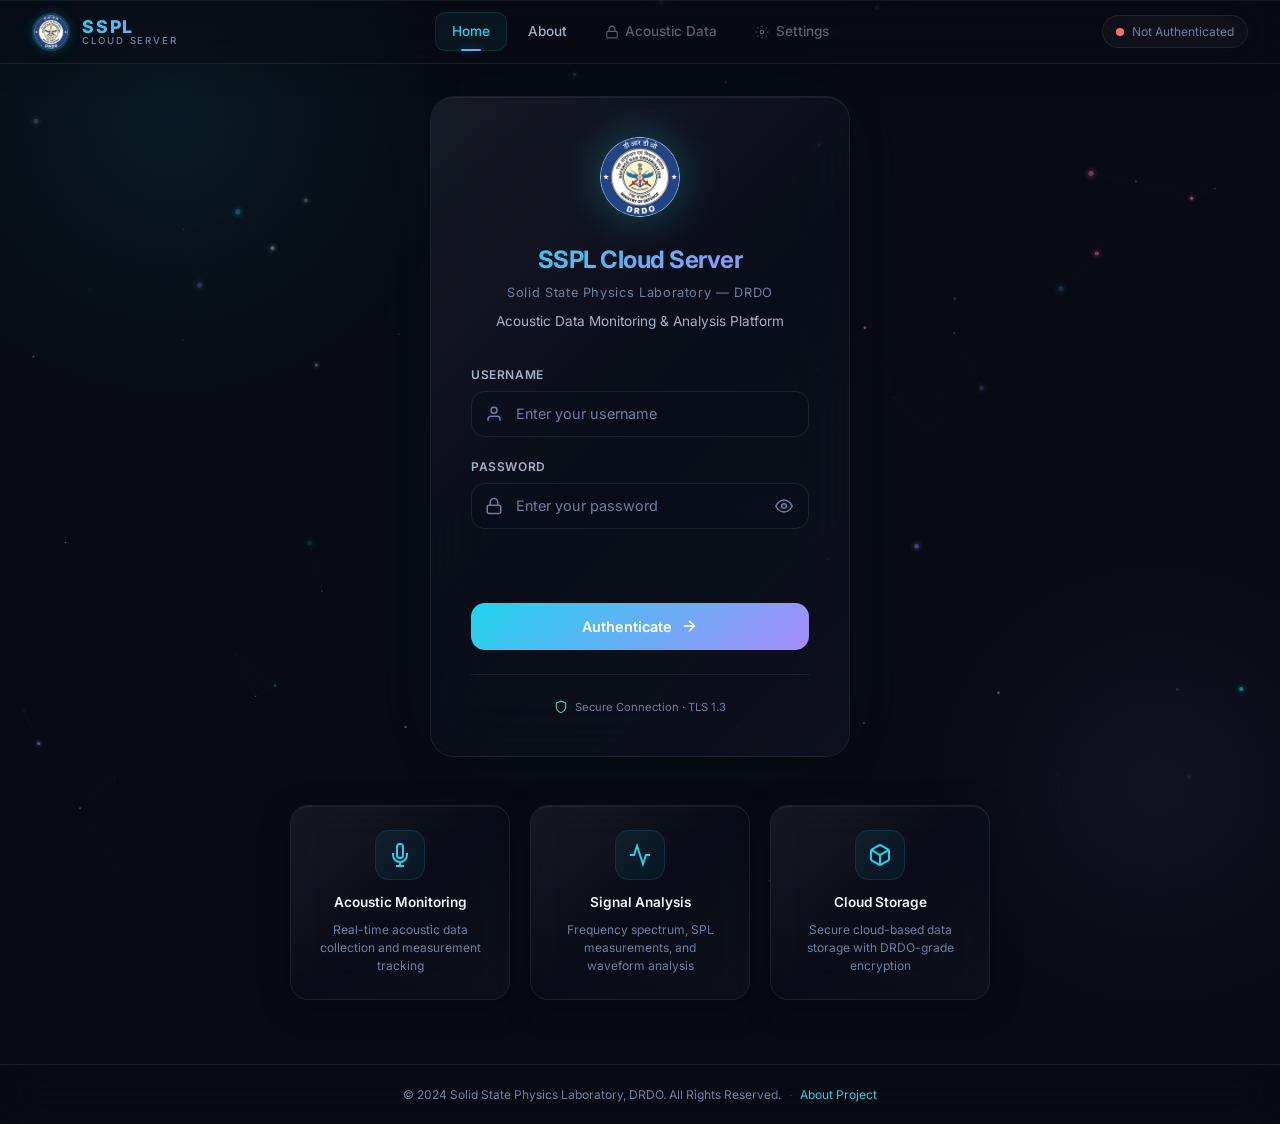
==== index.html @ 6bc96507 "Add files via upload" ====
<!DOCTYPE html>
<html lang="en">
<head>
    <meta charset="UTF-8">
    <meta name="viewport" content="width=device-width, initial-scale=1.0">
    <title>SSPL Cloud Server — Acoustic Data Platform</title>
    <meta name="description" content="Secure cloud-based acoustic data platform by Solid State Physics Laboratory (DRDO). Access, analyze, and manage acoustic measurement data.">
    <link rel="preconnect" href="https://fonts.googleapis.com">
    <link rel="preconnect" href="https://fonts.gstatic.com" crossorigin>
    <link href="https://fonts.googleapis.com/css2?family=Inter:wght@300;400;500;600;700;800&family=JetBrains+Mono:wght@400;500&display=swap" rel="stylesheet">
    <link rel="stylesheet" href="styles.css">
</head>
<body class="login-page">
    <!-- Animated background particles -->
    <canvas id="particleCanvas"></canvas>

    <!-- Navigation Bar -->
    <nav class="navbar" id="navbar">
        <div class="nav-brand">
            <div class="brand-icon">
                <img src="logo.webp" alt="DRDO Logo" width="38" height="38" style="border-radius:50%; object-fit:cover;">
            </div>
            <div class="brand-text">
                <span class="brand-name">SSPL</span>
                <span class="brand-sub">CLOUD SERVER</span>
            </div>
        </div>
        <div class="nav-links">
            <a href="index.html" class="nav-link active" id="nav-home">Home</a>
            <a href="about.html" class="nav-link" id="nav-about">About</a>
            <a href="#" class="nav-link locked" id="nav-data" onclick="checkAuth('data.html')">
                <svg width="14" height="14" viewBox="0 0 24 24" fill="none" stroke="currentColor" stroke-width="2"><rect x="3" y="11" width="18" height="11" rx="2"/><path d="M7 11V7a5 5 0 0110 0v4"/></svg>
                Acoustic Data
            </a>
            <a href="#" class="nav-link locked" id="nav-settings" onclick="checkAuth('settings.html')">
                <svg width="14" height="14" viewBox="0 0 24 24" fill="none" stroke="currentColor" stroke-width="2"><circle cx="12" cy="12" r="3"/><path d="M12 1v2M12 21v2M4.22 4.22l1.42 1.42M18.36 18.36l1.42 1.42M1 12h2M21 12h2M4.22 19.78l1.42-1.42M18.36 5.64l1.42-1.42"/></svg>
                Settings
            </a>
        </div>
        <div class="nav-status" id="navStatus">
            <span class="status-dot offline"></span>
            <span class="status-text">Not Authenticated</span>
        </div>
    </nav>

    <!-- Login Section -->
    <main class="login-container">
        <div class="login-card" id="loginCard">
            <div class="card-glow"></div>
            <div class="login-header">
                <div class="login-icon">
                    <img src="logo.webp" alt="DRDO Logo" width="80" height="80" style="border-radius:50%; object-fit:cover; filter: drop-shadow(0 0 20px rgba(34, 211, 238, 0.3));">
                </div>
                <h1 class="login-title">SSPL Cloud Server</h1>
                <p class="login-subtitle">Solid State Physics Laboratory — DRDO</p>
                <p class="login-desc">Acoustic Data Monitoring & Analysis Platform</p>
            </div>

            <form class="login-form" id="loginForm" onsubmit="handleLogin(event)">
                <div class="form-group" id="usernameGroup">
                    <label for="username" class="form-label">Username</label>
                    <div class="input-wrapper">
                        <svg class="input-icon" width="18" height="18" viewBox="0 0 24 24" fill="none" stroke="currentColor" stroke-width="2">
                            <path d="M20 21v-2a4 4 0 00-4-4H8a4 4 0 00-4 4v2"/>
                            <circle cx="12" cy="7" r="4"/>
                        </svg>
                        <input type="text" id="username" name="username" placeholder="Enter your username" required autocomplete="username">
                        <div class="input-focus-line"></div>
                    </div>
                </div>

                <div class="form-group" id="passwordGroup">
                    <label for="password" class="form-label">Password</label>
                    <div class="input-wrapper">
                        <svg class="input-icon" width="18" height="18" viewBox="0 0 24 24" fill="none" stroke="currentColor" stroke-width="2">
                            <rect x="3" y="11" width="18" height="11" rx="2"/>
                            <path d="M7 11V7a5 5 0 0110 0v4"/>
                        </svg>
                        <input type="password" id="password" name="password" placeholder="Enter your password" required autocomplete="current-password">
                        <button type="button" class="toggle-password" id="togglePassword" onclick="togglePasswordVisibility()">
                            <svg width="18" height="18" viewBox="0 0 24 24" fill="none" stroke="currentColor" stroke-width="2">
                                <path d="M1 12s4-8 11-8 11 8 11 8-4 8-11 8-11-8-11-8z"/>
                                <circle cx="12" cy="12" r="3"/>
                            </svg>
                        </button>
                        <div class="input-focus-line"></div>
                    </div>
                </div>

                <div class="form-error" id="formError">
                    <svg width="16" height="16" viewBox="0 0 24 24" fill="none" stroke="currentColor" stroke-width="2">
                        <circle cx="12" cy="12" r="10"/>
                        <line x1="15" y1="9" x2="9" y2="15"/>
                        <line x1="9" y1="9" x2="15" y2="15"/>
                    </svg>
                    <span id="errorText">Invalid credentials. Please try again.</span>
                </div>

                <button type="submit" class="login-btn" id="loginBtn">
                    <span class="btn-text">Authenticate</span>
                    <span class="btn-loader">
                        <svg width="20" height="20" viewBox="0 0 24 24" fill="none" stroke="currentColor" stroke-width="2">
                            <path d="M12 2v4M12 18v4M4.93 4.93l2.83 2.83M16.24 16.24l2.83 2.83M2 12h4M18 12h4M4.93 19.07l2.83-2.83M16.24 7.76l2.83-2.83"/>
                        </svg>
                    </span>
                    <svg class="btn-arrow" width="18" height="18" viewBox="0 0 24 24" fill="none" stroke="currentColor" stroke-width="2">
                        <path d="M5 12h14M12 5l7 7-7 7"/>
                    </svg>
                </button>
            </form>

            <div class="login-footer">
                <div class="security-badge">
                    <svg width="14" height="14" viewBox="0 0 24 24" fill="none" stroke="currentColor" stroke-width="2">
                        <path d="M12 22s8-4 8-10V5l-8-3-8 3v7c0 6 8 10 8 10z"/>
                    </svg>
                    <span>Secure Connection · TLS 1.3</span>
                </div>
            </div>
        </div>

        <!-- Info cards -->
        <div class="info-section">
            <div class="info-card" id="infoCard1">
                <div class="info-icon">
                    <svg width="24" height="24" viewBox="0 0 24 24" fill="none" stroke="currentColor" stroke-width="2">
                        <path d="M12 1a3 3 0 00-3 3v8a3 3 0 006 0V4a3 3 0 00-3-3z"/>
                        <path d="M19 10v2a7 7 0 01-14 0v-2"/>
                        <line x1="12" y1="19" x2="12" y2="23"/>
                        <line x1="8" y1="23" x2="16" y2="23"/>
                    </svg>
                </div>
                <h3>Acoustic Monitoring</h3>
                <p>Real-time acoustic data collection and measurement tracking</p>
            </div>
            <div class="info-card" id="infoCard2">
                <div class="info-icon">
                    <svg width="24" height="24" viewBox="0 0 24 24" fill="none" stroke="currentColor" stroke-width="2">
                        <polyline points="22 12 18 12 15 21 9 3 6 12 2 12"/>
                    </svg>
                </div>
                <h3>Signal Analysis</h3>
                <p>Frequency spectrum, SPL measurements, and waveform analysis</p>
            </div>
            <div class="info-card" id="infoCard3">
                <div class="info-icon">
                    <svg width="24" height="24" viewBox="0 0 24 24" fill="none" stroke="currentColor" stroke-width="2">
                        <path d="M21 16V8a2 2 0 00-1-1.73l-7-4a2 2 0 00-2 0l-7 4A2 2 0 003 8v8a2 2 0 001 1.73l7 4a2 2 0 002 0l7-4A2 2 0 0021 16z"/>
                        <polyline points="3.27 6.96 12 12.01 20.73 6.96"/>
                        <line x1="12" y1="22.08" x2="12" y2="12"/>
                    </svg>
                </div>
                <h3>Cloud Storage</h3>
                <p>Secure cloud-based data storage with DRDO-grade encryption</p>
            </div>
        </div>
    </main>

    <!-- Footer -->
    <footer class="footer">
        <div class="footer-content">
            <span>© 2024 Solid State Physics Laboratory, DRDO. All Rights Reserved.</span>
            <span class="footer-sep">·</span>
            <a href="about.html" class="footer-link">About Project</a>
        </div>
    </footer>

    <script src="auth.js"></script>
    <script src="particles.js"></script>
    <script>
        // Page-specific initialization
        document.addEventListener('DOMContentLoaded', () => {
            // Check if already logged in
            if (isAuthenticated()) {
                updateNavStatus(true);
            }
            
            // Animate login card entrance
            setTimeout(() => {
                document.getElementById('loginCard').classList.add('visible');
            }, 300);

            // Animate info cards
            const infoCards = document.querySelectorAll('.info-card');
            infoCards.forEach((card, i) => {
                setTimeout(() => card.classList.add('visible'), 500 + i * 150);
            });
        });

        function handleLogin(e) {
            e.preventDefault();
            const btn = document.getElementById('loginBtn');
            const errorEl = document.getElementById('formError');
            
            btn.classList.add('loading');
            errorEl.classList.remove('show');

            const username = document.getElementById('username').value;
            const password = document.getElementById('password').value;

            // Simulate authentication delay
            setTimeout(() => {
                if (authenticate(username, password)) {
                    btn.classList.remove('loading');
                    btn.classList.add('success');
                    updateNavStatus(true);
                    
                    // Redirect to data page
                    setTimeout(() => {
                        window.location.href = 'data.html';
                    }, 800);
                } else {
                    btn.classList.remove('loading');
                    errorEl.classList.add('show');
                    
                    // Shake animation
                    document.getElementById('loginCard').classList.add('shake');
                    setTimeout(() => {
                        document.getElementById('loginCard').classList.remove('shake');
                    }, 600);
                }
            }, 1200);
        }

        function togglePasswordVisibility() {
            const pwd = document.getElementById('password');
            const btn = document.getElementById('togglePassword');
            if (pwd.type === 'password') {
                pwd.type = 'text';
                btn.innerHTML = '<svg width="18" height="18" viewBox="0 0 24 24" fill="none" stroke="currentColor" stroke-width="2"><path d="M17.94 17.94A10.07 10.07 0 0112 20c-7 0-11-8-11-8a18.45 18.45 0 015.06-5.94M9.9 4.24A9.12 9.12 0 0112 4c7 0 11 8 11 8a18.5 18.5 0 01-2.16 3.19m-6.72-1.07a3 3 0 11-4.24-4.24"/><line x1="1" y1="1" x2="23" y2="23"/></svg>';
            } else {
                pwd.type = 'password';
                btn.innerHTML = '<svg width="18" height="18" viewBox="0 0 24 24" fill="none" stroke="currentColor" stroke-width="2"><path d="M1 12s4-8 11-8 11 8 11 8-4 8-11 8-11-8-11-8z"/><circle cx="12" cy="12" r="3"/></svg>';
            }
        }
    </script>
</body>
</html>
---- styles.css ----
/* ============================================
   SSPL Cloud Server — Glassmorphism Theme
   ============================================ */

/* CSS Custom Properties */
:root {
    /* Colors - Dark Glassy Theme */
    --bg-primary: #080b14;
    --bg-secondary: rgba(12, 18, 35, 0.6);
    --bg-tertiary: rgba(18, 26, 48, 0.5);
    --bg-card: rgba(15, 20, 40, 0.4);
    --bg-card-hover: rgba(20, 28, 55, 0.55);
    --bg-input: rgba(10, 15, 30, 0.5);
    --bg-glass: rgba(15, 20, 40, 0.35);

    /* Glass Properties */
    --glass-blur: 20px;
    --glass-blur-heavy: 32px;
    --glass-border: rgba(255, 255, 255, 0.08);
    --glass-border-hover: rgba(255, 255, 255, 0.14);
    --glass-border-accent: rgba(6, 182, 212, 0.25);
    --glass-shine: linear-gradient(135deg, rgba(255,255,255,0.06) 0%, transparent 50%, rgba(255,255,255,0.02) 100%);
    --glass-inner-glow: inset 0 1px 0 rgba(255, 255, 255, 0.05);

    /* Accent Colors */
    --cyan: #22d3ee;
    --cyan-glow: rgba(34, 211, 238, 0.25);
    --violet: #a78bfa;
    --violet-glow: rgba(167, 139, 250, 0.25);
    --pink: #f472b6;
    --pink-glow: rgba(244, 114, 182, 0.25);
    --emerald: #34d399;
    --emerald-glow: rgba(52, 211, 153, 0.25);
    --amber: #fbbf24;
    --red: #f87171;
    --red-glow: rgba(248, 113, 113, 0.15);

    /* Gradients */
    --gradient-brand: linear-gradient(135deg, #22d3ee, #a78bfa);
    --gradient-brand-ext: linear-gradient(135deg, #22d3ee, #a78bfa, #f472b6);
    --gradient-card: linear-gradient(135deg, rgba(34, 211, 238, 0.04), rgba(167, 139, 250, 0.04));
    --gradient-glow: radial-gradient(ellipse at center, rgba(34, 211, 238, 0.12), transparent 70%);

    /* Text Colors */
    --text-primary: #f1f5f9;
    --text-secondary: #a1b2c8;
    --text-tertiary: #6b7fa0;
    --text-accent: #22d3ee;

    /* Borders */
    --border-subtle: rgba(255, 255, 255, 0.06);
    --border-medium: rgba(255, 255, 255, 0.1);
    --border-accent: rgba(34, 211, 238, 0.25);

    /* Shadows */
    --shadow-sm: 0 2px 8px rgba(0, 0, 0, 0.2);
    --shadow-md: 0 4px 16px rgba(0, 0, 0, 0.3);
    --shadow-lg: 0 8px 40px rgba(0, 0, 0, 0.4);
    --shadow-glow: 0 0 50px rgba(34, 211, 238, 0.08);
    --shadow-glass: 0 8px 32px rgba(0, 0, 0, 0.25), inset 0 1px 0 rgba(255, 255, 255, 0.05);

    /* Spacing */
    --nav-height: 64px;

    /* Typography */
    --font-main: 'Inter', -apple-system, BlinkMacSystemFont, sans-serif;
    --font-mono: 'JetBrains Mono', 'Fira Code', monospace;

    /* Transitions */
    --ease-out: cubic-bezier(0.16, 1, 0.3, 1);
    --ease-spring: cubic-bezier(0.34, 1.56, 0.64, 1);
}

/* Reset & Base */
*, *::before, *::after {
    margin: 0;
    padding: 0;
    box-sizing: border-box;
}

html {
    scroll-behavior: smooth;
}

body {
    font-family: var(--font-main);
    background: var(--bg-primary);
    color: var(--text-primary);
    min-height: 100vh;
    overflow-x: hidden;
    line-height: 1.6;
    -webkit-font-smoothing: antialiased;
    -moz-osx-font-smoothing: grayscale;
}

/* Ambient glow background blobs */
body::before {
    content: '';
    position: fixed;
    top: -20%;
    left: -10%;
    width: 600px;
    height: 600px;
    background: radial-gradient(circle, rgba(34, 211, 238, 0.07) 0%, transparent 70%);
    border-radius: 50%;
    z-index: 0;
    pointer-events: none;
    animation: float-blob 20s ease-in-out infinite;
}

body::after {
    content: '';
    position: fixed;
    bottom: -15%;
    right: -10%;
    width: 500px;
    height: 500px;
    background: radial-gradient(circle, rgba(167, 139, 250, 0.06) 0%, transparent 70%);
    border-radius: 50%;
    z-index: 0;
    pointer-events: none;
    animation: float-blob 25s ease-in-out infinite reverse;
}

@keyframes float-blob {
    0%, 100% { transform: translate(0, 0) scale(1); }
    33% { transform: translate(40px, -30px) scale(1.05); }
    66% { transform: translate(-20px, 20px) scale(0.95); }
}

/* Particle Canvas Background */
#particleCanvas {
    position: fixed;
    top: 0;
    left: 0;
    width: 100%;
    height: 100%;
    z-index: 0;
    pointer-events: none;
}

/* ============================================
   Glass Mixin Helper (applied via classes)
   ============================================ */

/* ============================================
   Navigation Bar
   ============================================ */
.navbar {
    position: fixed;
    top: 0;
    left: 0;
    right: 0;
    height: var(--nav-height);
    display: flex;
    align-items: center;
    justify-content: space-between;
    padding: 0 2rem;
    background: rgba(8, 11, 20, 0.5);
    backdrop-filter: blur(var(--glass-blur-heavy));
    -webkit-backdrop-filter: blur(var(--glass-blur-heavy));
    border-bottom: 1px solid var(--glass-border);
    box-shadow: 0 4px 30px rgba(0, 0, 0, 0.15), var(--glass-inner-glow);
    z-index: 1000;
    transition: all 0.3s var(--ease-out);
}

.nav-brand {
    display: flex;
    align-items: center;
    gap: 0.75rem;
    text-decoration: none;
    cursor: pointer;
}

.brand-icon {
    display: flex;
    align-items: center;
    animation: pulse-glow 3s ease-in-out infinite;
}

.brand-icon img {
    border: 2px solid rgba(34, 211, 238, 0.25) !important;
    box-shadow: 0 0 12px rgba(34, 211, 238, 0.15), 0 0 30px rgba(34, 211, 238, 0.05);
    transition: all 0.3s ease;
}

.brand-icon img:hover {
    border-color: rgba(34, 211, 238, 0.4) !important;
    box-shadow: 0 0 18px rgba(34, 211, 238, 0.25), 0 0 40px rgba(34, 211, 238, 0.08);
}

@keyframes pulse-glow {
    0%, 100% { filter: drop-shadow(0 0 6px rgba(34, 211, 238, 0.3)); }
    50% { filter: drop-shadow(0 0 16px rgba(34, 211, 238, 0.6)); }
}

.brand-text {
    display: flex;
    flex-direction: column;
    line-height: 1.1;
}

.brand-name {
    font-size: 1.1rem;
    font-weight: 800;
    letter-spacing: 0.1em;
    background: var(--gradient-brand);
    -webkit-background-clip: text;
    background-clip: text;
    -webkit-text-fill-color: transparent;
}

.brand-sub {
    font-size: 0.6rem;
    font-weight: 500;
    letter-spacing: 0.2em;
    color: var(--text-tertiary);
    text-transform: uppercase;
}

.nav-links {
    display: flex;
    align-items: center;
    gap: 0.25rem;
}

.nav-link {
    display: flex;
    align-items: center;
    gap: 0.4rem;
    padding: 0.5rem 1rem;
    font-size: 0.85rem;
    font-weight: 500;
    color: var(--text-secondary);
    text-decoration: none;
    border-radius: 10px;
    transition: all 0.25s var(--ease-out);
    position: relative;
    border: 1px solid transparent;
}

.nav-link:hover {
    color: var(--text-primary);
    background: rgba(255, 255, 255, 0.04);
    border-color: var(--glass-border);
}

.nav-link.active {
    color: var(--cyan);
    background: rgba(34, 211, 238, 0.06);
    border-color: rgba(34, 211, 238, 0.12);
}

.nav-link.active::after {
    content: '';
    position: absolute;
    bottom: -1px;
    left: 50%;
    transform: translateX(-50%);
    width: 20px;
    height: 2px;
    background: var(--gradient-brand);
    border-radius: 1px;
    box-shadow: 0 0 8px rgba(34, 211, 238, 0.4);
}

.nav-link.locked {
    opacity: 0.5;
}

.nav-link.locked:hover {
    opacity: 0.75;
}

.nav-link.unlocked {
    opacity: 1;
}

.nav-status {
    display: flex;
    align-items: center;
    gap: 0.5rem;
    padding: 0.4rem 0.8rem;
    font-size: 0.75rem;
    color: var(--text-tertiary);
    border: 1px solid var(--glass-border);
    border-radius: 20px;
    background: rgba(255, 255, 255, 0.03);
    backdrop-filter: blur(10px);
}

.status-dot {
    width: 8px;
    height: 8px;
    border-radius: 50%;
    transition: all 0.3s;
}

.status-dot.offline {
    background: var(--red);
    box-shadow: 0 0 10px var(--red-glow);
}

.status-dot.online {
    background: var(--emerald);
    box-shadow: 0 0 10px var(--emerald-glow);
    animation: status-pulse 2s ease-in-out infinite;
}

@keyframes status-pulse {
    0%, 100% { box-shadow: 0 0 6px rgba(52, 211, 153, 0.3); }
    50% { box-shadow: 0 0 16px rgba(52, 211, 153, 0.6); }
}

/* ============================================
   Login Page
   ============================================ */
.login-container {
    position: relative;
    z-index: 1;
    min-height: 100vh;
    display: flex;
    flex-direction: column;
    align-items: center;
    justify-content: center;
    padding: calc(var(--nav-height) + 2rem) 2rem 4rem;
    gap: 3rem;
}

.login-card {
    position: relative;
    width: 100%;
    max-width: 420px;
    background: rgba(12, 16, 32, 0.45);
    border: 1px solid var(--glass-border);
    border-radius: 24px;
    padding: 2.5rem;
    backdrop-filter: blur(var(--glass-blur-heavy));
    -webkit-backdrop-filter: blur(var(--glass-blur-heavy));
    box-shadow: var(--shadow-glass), 0 0 80px rgba(34, 211, 238, 0.03);
    opacity: 0;
    transform: translateY(20px);
    transition: all 0.6s var(--ease-out);
    overflow: hidden;
}

/* Glass shine overlay */
.login-card::before {
    content: '';
    position: absolute;
    top: 0;
    left: 0;
    right: 0;
    bottom: 0;
    background: var(--glass-shine);
    border-radius: 24px;
    pointer-events: none;
    z-index: 0;
}

.login-card > * {
    position: relative;
    z-index: 1;
}

.login-card.visible {
    opacity: 1;
    transform: translateY(0);
}

.login-card.shake {
    animation: shake 0.6s var(--ease-out);
}

@keyframes shake {
    0%, 100% { transform: translateX(0); }
    20% { transform: translateX(-10px); }
    40% { transform: translateX(10px); }
    60% { transform: translateX(-6px); }
    80% { transform: translateX(6px); }
}

.card-glow {
    position: absolute;
    top: -1px;
    left: -1px;
    right: -1px;
    bottom: -1px;
    border-radius: 24px;
    background: var(--gradient-brand-ext);
    opacity: 0;
    z-index: -1;
    transition: opacity 0.5s;
    filter: blur(25px);
}

.login-card:hover .card-glow {
    opacity: 0.12;
}

.login-card:hover {
    border-color: var(--glass-border-hover);
    box-shadow: var(--shadow-glass), 0 0 80px rgba(34, 211, 238, 0.06);
}

.login-header {
    text-align: center;
    margin-bottom: 2rem;
}

.login-icon {
    margin-bottom: 1rem;
}

.login-title {
    font-size: 1.5rem;
    font-weight: 700;
    letter-spacing: -0.02em;
    background: var(--gradient-brand);
    -webkit-background-clip: text;
    background-clip: text;
    -webkit-text-fill-color: transparent;
}

.login-subtitle {
    font-size: 0.8rem;
    color: var(--text-tertiary);
    margin-top: 0.25rem;
    letter-spacing: 0.05em;
}

.login-desc {
    font-size: 0.85rem;
    color: var(--text-secondary);
    margin-top: 0.5rem;
}

/* Form Styles */
.login-form {
    display: flex;
    flex-direction: column;
    gap: 1.25rem;
}

.form-group {
    display: flex;
    flex-direction: column;
    gap: 0.4rem;
}

.form-label {
    font-size: 0.75rem;
    font-weight: 600;
    color: var(--text-secondary);
    letter-spacing: 0.05em;
    text-transform: uppercase;
}

.input-wrapper {
    position: relative;
    display: flex;
    align-items: center;
}

.input-icon {
    position: absolute;
    left: 14px;
    color: var(--text-tertiary);
    transition: color 0.3s;
    z-index: 1;
}

.input-wrapper input {
    width: 100%;
    padding: 0.85rem 1rem 0.85rem 2.75rem;
    background: rgba(8, 12, 25, 0.5);
    border: 1px solid var(--glass-border);
    border-radius: 14px;
    color: var(--text-primary);
    font-family: var(--font-main);
    font-size: 0.9rem;
    transition: all 0.3s var(--ease-out);
    outline: none;
    backdrop-filter: blur(10px);
}

.input-wrapper input::placeholder {
    color: var(--text-tertiary);
}

.input-wrapper input:focus {
    border-color: rgba(34, 211, 238, 0.35);
    box-shadow: 0 0 0 3px rgba(34, 211, 238, 0.08), 0 0 20px rgba(34, 211, 238, 0.05);
    background: rgba(8, 12, 25, 0.7);
}

.input-wrapper input:focus ~ .input-focus-line {
    transform: scaleX(1);
}

.input-wrapper:has(input:focus) .input-icon {
    color: var(--cyan);
}

.input-focus-line {
    position: absolute;
    bottom: 0;
    left: 14px;
    right: 14px;
    height: 2px;
    background: var(--gradient-brand);
    border-radius: 1px;
    transform: scaleX(0);
    transform-origin: center;
    transition: transform 0.3s var(--ease-out);
    box-shadow: 0 0 8px rgba(34, 211, 238, 0.3);
}

.toggle-password {
    position: absolute;
    right: 12px;
    background: none;
    border: none;
    color: var(--text-tertiary);
    cursor: pointer;
    padding: 4px;
    display: flex;
    align-items: center;
    transition: color 0.3s;
    z-index: 1;
}

.toggle-password:hover {
    color: var(--text-secondary);
}

/* Error message */
.form-error {
    display: flex;
    align-items: center;
    gap: 0.5rem;
    padding: 0.75rem 1rem;
    background: rgba(248, 113, 113, 0.08);
    border: 1px solid rgba(248, 113, 113, 0.15);
    border-radius: 12px;
    color: #fca5a5;
    font-size: 0.8rem;
    opacity: 0;
    transform: translateY(-10px);
    max-height: 0;
    overflow: hidden;
    transition: all 0.3s var(--ease-out);
    backdrop-filter: blur(10px);
}

.form-error.show {
    opacity: 1;
    transform: translateY(0);
    max-height: 60px;
    margin-top: 0.25rem;
}

/* Login Button */
.login-btn {
    display: flex;
    align-items: center;
    justify-content: center;
    gap: 0.5rem;
    width: 100%;
    padding: 0.9rem;
    margin-top: 0.5rem;
    background: var(--gradient-brand);
    border: none;
    border-radius: 14px;
    color: white;
    font-family: var(--font-main);
    font-size: 0.9rem;
    font-weight: 600;
    cursor: pointer;
    transition: all 0.3s var(--ease-out);
    position: relative;
    overflow: hidden;
}

.login-btn::before {
    content: '';
    position: absolute;
    inset: 0;
    background: linear-gradient(135deg, rgba(255,255,255,0.15), transparent 60%);
    opacity: 0;
    transition: opacity 0.3s;
}

.login-btn:hover {
    transform: translateY(-2px);
    box-shadow: 0 8px 30px rgba(34, 211, 238, 0.25), 0 0 60px rgba(34, 211, 238, 0.1);
}

.login-btn:hover::before {
    opacity: 1;
}

.login-btn:active {
    transform: translateY(0);
}

.login-btn .btn-loader {
    display: none;
    animation: spin 1s linear infinite;
}

.login-btn.loading .btn-text,
.login-btn.loading .btn-arrow {
    display: none;
}

.login-btn.loading .btn-loader {
    display: block;
}

.login-btn.success {
    background: linear-gradient(135deg, #34d399, #059669);
}

@keyframes spin {
    from { transform: rotate(0deg); }
    to { transform: rotate(360deg); }
}

/* Login Footer */
.login-footer {
    display: flex;
    justify-content: center;
    margin-top: 1.5rem;
    padding-top: 1.5rem;
    border-top: 1px solid var(--glass-border);
}

.security-badge {
    display: flex;
    align-items: center;
    gap: 0.4rem;
    font-size: 0.7rem;
    color: var(--text-tertiary);
}

.security-badge svg {
    color: var(--emerald);
}

/* Info Cards */
.info-section {
    display: grid;
    grid-template-columns: repeat(3, 1fr);
    gap: 1.25rem;
    max-width: 700px;
    width: 100%;
}

.info-card {
    padding: 1.5rem;
    background: rgba(12, 16, 32, 0.35);
    border: 1px solid var(--glass-border);
    border-radius: 18px;
    text-align: center;
    backdrop-filter: blur(var(--glass-blur));
    -webkit-backdrop-filter: blur(var(--glass-blur));
    transition: all 0.4s var(--ease-out);
    opacity: 0;
    transform: translateY(20px);
    position: relative;
    overflow: hidden;
    box-shadow: var(--shadow-glass);
}

/* Glass shine on info cards */
.info-card::before {
    content: '';
    position: absolute;
    top: 0;
    left: 0;
    right: 0;
    bottom: 0;
    background: var(--glass-shine);
    border-radius: 18px;
    pointer-events: none;
}

.info-card.visible {
    opacity: 1;
    transform: translateY(0);
}

.info-card:hover {
    border-color: var(--glass-border-accent);
    background: rgba(12, 16, 32, 0.5);
    transform: translateY(-4px);
    box-shadow: var(--shadow-glass), 0 0 40px rgba(34, 211, 238, 0.06);
}

.info-icon {
    display: inline-flex;
    padding: 0.75rem;
    background: rgba(34, 211, 238, 0.06);
    border: 1px solid rgba(34, 211, 238, 0.12);
    border-radius: 14px;
    color: var(--cyan);
    margin-bottom: 0.75rem;
    position: relative;
}

.info-card h3 {
    font-size: 0.85rem;
    font-weight: 600;
    color: var(--text-primary);
    margin-bottom: 0.4rem;
    position: relative;
}

.info-card p {
    font-size: 0.75rem;
    color: var(--text-tertiary);
    line-height: 1.5;
    position: relative;
}

/* ============================================
   Footer
   ============================================ */
.footer {
    position: relative;
    z-index: 1;
    padding: 1.25rem 2rem;
    border-top: 1px solid var(--glass-border);
    background: rgba(8, 11, 20, 0.5);
    backdrop-filter: blur(var(--glass-blur));
}

.footer-content {
    display: flex;
    align-items: center;
    justify-content: center;
    gap: 0.5rem;
    font-size: 0.75rem;
    color: var(--text-tertiary);
}

.footer-sep {
    color: var(--text-tertiary);
    opacity: 0.4;
}

.footer-link {
    color: var(--cyan);
    text-decoration: none;
    transition: color 0.3s;
}

.footer-link:hover {
    color: var(--violet);
}

/* ============================================
   About Page
   ============================================ */
.page-container {
    position: relative;
    z-index: 1;
    min-height: 100vh;
    padding: calc(var(--nav-height) + 3rem) 2rem 4rem;
}

.page-content {
    max-width: 900px;
    margin: 0 auto;
}

.page-hero {
    text-align: center;
    margin-bottom: 3rem;
}

.page-hero-badge {
    display: inline-flex;
    align-items: center;
    gap: 0.5rem;
    padding: 0.4rem 1rem;
    background: rgba(34, 211, 238, 0.06);
    border: 1px solid rgba(34, 211, 238, 0.15);
    border-radius: 20px;
    font-size: 0.75rem;
    color: var(--cyan);
    margin-bottom: 1.25rem;
    font-weight: 500;
    backdrop-filter: blur(10px);
}

.page-hero h1 {
    font-size: 2.5rem;
    font-weight: 800;
    letter-spacing: -0.03em;
    line-height: 1.2;
    background: var(--gradient-brand-ext);
    -webkit-background-clip: text;
    background-clip: text;
    -webkit-text-fill-color: transparent;
    margin-bottom: 0.75rem;
}

.page-hero p {
    font-size: 1.1rem;
    color: var(--text-secondary);
    max-width: 600px;
    margin: 0 auto;
}

.content-section {
    margin-bottom: 2.5rem;
}

.content-card {
    background: rgba(12, 16, 32, 0.35);
    border: 1px solid var(--glass-border);
    border-radius: 20px;
    padding: 2rem;
    backdrop-filter: blur(var(--glass-blur));
    -webkit-backdrop-filter: blur(var(--glass-blur));
    transition: all 0.3s var(--ease-out);
    position: relative;
    overflow: hidden;
    box-shadow: var(--shadow-glass);
}

/* Glass shine on content cards */
.content-card::before {
    content: '';
    position: absolute;
    top: 0;
    left: 0;
    right: 0;
    bottom: 0;
    background: var(--glass-shine);
    border-radius: 20px;
    pointer-events: none;
}

.content-card:hover {
    border-color: var(--glass-border-accent);
    box-shadow: var(--shadow-glass), 0 0 40px rgba(34, 211, 238, 0.04);
}

.content-card h2 {
    font-size: 1.25rem;
    font-weight: 700;
    color: var(--text-primary);
    margin-bottom: 1rem;
    display: flex;
    align-items: center;
    gap: 0.75rem;
    position: relative;
}

.content-card h2 .section-icon {
    display: inline-flex;
    padding: 0.5rem;
    background: rgba(34, 211, 238, 0.06);
    border: 1px solid rgba(34, 211, 238, 0.12);
    border-radius: 12px;
    color: var(--cyan);
}

.content-card p, .content-card li {
    font-size: 0.9rem;
    color: var(--text-secondary);
    line-height: 1.8;
    position: relative;
}

.content-card ul {
    list-style: none;
    padding: 0;
}

.content-card ul li {
    padding: 0.4rem 0;
    padding-left: 1.5rem;
    position: relative;
}

.content-card ul li::before {
    content: '';
    position: absolute;
    left: 0;
    top: 0.9rem;
    width: 6px;
    height: 6px;
    background: var(--gradient-brand);
    border-radius: 50%;
    box-shadow: 0 0 6px rgba(34, 211, 238, 0.4);
}

/* Stats grid */
.stats-grid {
    display: grid;
    grid-template-columns: repeat(4, 1fr);
    gap: 1rem;
    margin-top: 1.5rem;
    position: relative;
}

.stat-item {
    text-align: center;
    padding: 1.25rem;
    background: rgba(15, 20, 40, 0.4);
    border: 1px solid var(--glass-border);
    border-radius: 14px;
    transition: all 0.3s var(--ease-out);
    backdrop-filter: blur(10px);
    position: relative;
    overflow: hidden;
}

.stat-item::before {
    content: '';
    position: absolute;
    top: 0;
    left: 0;
    right: 0;
    bottom: 0;
    background: var(--glass-shine);
    border-radius: 14px;
    pointer-events: none;
}

.stat-item:hover {
    border-color: var(--glass-border-accent);
    transform: translateY(-2px);
    box-shadow: 0 8px 20px rgba(0, 0, 0, 0.2), 0 0 30px rgba(34, 211, 238, 0.04);
}

.stat-value {
    font-size: 1.5rem;
    font-weight: 800;
    background: var(--gradient-brand);
    -webkit-background-clip: text;
    background-clip: text;
    -webkit-text-fill-color: transparent;
    position: relative;
}

.stat-label {
    font-size: 0.7rem;
    color: var(--text-tertiary);
    margin-top: 0.25rem;
    text-transform: uppercase;
    letter-spacing: 0.05em;
    position: relative;
}

/* Team grid */
.team-grid {
    display: grid;
    grid-template-columns: repeat(3, 1fr);
    gap: 1rem;
    margin-top: 1.5rem;
}

.team-member {
    text-align: center;
    padding: 1.5rem 1rem;
    background: rgba(15, 20, 40, 0.4);
    border: 1px solid var(--glass-border);
    border-radius: 14px;
    transition: all 0.3s var(--ease-out);
    backdrop-filter: blur(10px);
}

.team-member:hover {
    border-color: var(--glass-border-accent);
    transform: translateY(-2px);
}

.team-avatar {
    width: 48px;
    height: 48px;
    border-radius: 50%;
    background: var(--gradient-brand);
    display: flex;
    align-items: center;
    justify-content: center;
    margin: 0 auto 0.75rem;
    font-weight: 700;
    font-size: 1rem;
    color: white;
}

.team-name {
    font-size: 0.85rem;
    font-weight: 600;
    color: var(--text-primary);
}

.team-role {
    font-size: 0.7rem;
    color: var(--text-tertiary);
    margin-top: 0.2rem;
}

/* ============================================
   Data Page
   ============================================ */
.data-header {
    display: flex;
    align-items: center;
    justify-content: space-between;
    flex-wrap: wrap;
    gap: 1rem;
    margin-bottom: 2rem;
}

.data-header-left h1 {
    font-size: 1.75rem;
    font-weight: 700;
    background: var(--gradient-brand);
    -webkit-background-clip: text;
    background-clip: text;
    -webkit-text-fill-color: transparent;
}

.data-header-left p {
    font-size: 0.85rem;
    color: var(--text-secondary);
    margin-top: 0.25rem;
}

.data-actions {
    display: flex;
    gap: 0.75rem;
    align-items: center;
}

.action-btn {
    display: flex;
    align-items: center;
    gap: 0.5rem;
    padding: 0.6rem 1.25rem;
    font-family: var(--font-main);
    font-size: 0.8rem;
    font-weight: 500;
    border-radius: 12px;
    border: 1px solid var(--glass-border);
    background: rgba(12, 16, 32, 0.4);
    color: var(--text-secondary);
    cursor: pointer;
    transition: all 0.3s var(--ease-out);
    backdrop-filter: blur(10px);
}

.action-btn:hover {
    background: rgba(12, 16, 32, 0.6);
    border-color: var(--glass-border-hover);
    color: var(--text-primary);
    transform: translateY(-1px);
    box-shadow: 0 4px 15px rgba(0, 0, 0, 0.2);
}

.action-btn.primary {
    background: var(--gradient-brand);
    border: none;
    color: white;
}

.action-btn.primary:hover {
    box-shadow: 0 4px 20px rgba(34, 211, 238, 0.25), 0 0 40px rgba(34, 211, 238, 0.08);
}

/* Data Stats Bar */
.data-stats-bar {
    display: grid;
    grid-template-columns: repeat(4, 1fr);
    gap: 1rem;
    margin-bottom: 2rem;
}

.data-stat {
    padding: 1.25rem;
    background: rgba(12, 16, 32, 0.35);
    border: 1px solid var(--glass-border);
    border-radius: 16px;
    transition: all 0.3s var(--ease-out);
    backdrop-filter: blur(var(--glass-blur));
    -webkit-backdrop-filter: blur(var(--glass-blur));
    position: relative;
    overflow: hidden;
    box-shadow: var(--shadow-glass);
}

.data-stat::before {
    content: '';
    position: absolute;
    top: 0;
    left: 0;
    right: 0;
    bottom: 0;
    background: var(--glass-shine);
    border-radius: 16px;
    pointer-events: none;
}

.data-stat:hover {
    border-color: var(--glass-border-accent);
    box-shadow: var(--shadow-glass), 0 0 30px rgba(34, 211, 238, 0.04);
}

.data-stat-header {
    display: flex;
    align-items: center;
    justify-content: space-between;
    margin-bottom: 0.5rem;
    position: relative;
}

.data-stat-label {
    font-size: 0.7rem;
    color: var(--text-tertiary);
    text-transform: uppercase;
    letter-spacing: 0.05em;
    font-weight: 600;
}

.data-stat-icon {
    color: var(--cyan);
    opacity: 0.5;
}

.data-stat-value {
    font-size: 1.5rem;
    font-weight: 800;
    color: var(--text-primary);
    position: relative;
}

.data-stat-change {
    font-size: 0.7rem;
    margin-top: 0.25rem;
    display: flex;
    align-items: center;
    gap: 0.25rem;
    position: relative;
}

.data-stat-change.positive {
    color: var(--emerald);
}

.data-stat-change.negative {
    color: var(--red);
}

/* Filters */
.data-filters {
    display: flex;
    align-items: center;
    gap: 0.75rem;
    margin-bottom: 1.5rem;
    flex-wrap: wrap;
}

.filter-search {
    flex: 1;
    min-width: 200px;
    position: relative;
}

.filter-search svg {
    position: absolute;
    left: 12px;
    top: 50%;
    transform: translateY(-50%);
    color: var(--text-tertiary);
}

.filter-search input {
    width: 100%;
    padding: 0.65rem 1rem 0.65rem 2.5rem;
    background: rgba(8, 12, 25, 0.4);
    border: 1px solid var(--glass-border);
    border-radius: 12px;
    color: var(--text-primary);
    font-family: var(--font-main);
    font-size: 0.8rem;
    outline: none;
    transition: all 0.3s;
    backdrop-filter: blur(10px);
}

.filter-search input:focus {
    border-color: rgba(34, 211, 238, 0.3);
    box-shadow: 0 0 0 3px rgba(34, 211, 238, 0.06), 0 0 20px rgba(34, 211, 238, 0.04);
}

.filter-select {
    padding: 0.65rem 2rem 0.65rem 1rem;
    background: rgba(8, 12, 25, 0.4);
    border: 1px solid var(--glass-border);
    border-radius: 12px;
    color: var(--text-primary);
    font-family: var(--font-main);
    font-size: 0.8rem;
    outline: none;
    cursor: pointer;
    appearance: none;
    -webkit-appearance: none;
    background-image: url("data:image/svg+xml,%3Csvg xmlns='http://www.w3.org/2000/svg' width='12' height='12' viewBox='0 0 24 24' fill='none' stroke='%236b7fa0' stroke-width='2'%3E%3Cpolyline points='6 9 12 15 18 9'/%3E%3C/svg%3E");
    background-repeat: no-repeat;
    background-position: right 10px center;
    transition: all 0.3s;
    backdrop-filter: blur(10px);
}

.filter-select:focus {
    border-color: rgba(34, 211, 238, 0.3);
}

/* Data Table */
.data-table-wrapper {
    background: rgba(12, 16, 32, 0.3);
    border: 1px solid var(--glass-border);
    border-radius: 20px;
    overflow: hidden;
    backdrop-filter: blur(var(--glass-blur));
    -webkit-backdrop-filter: blur(var(--glass-blur));
    box-shadow: var(--shadow-glass);
    position: relative;
}

.data-table-wrapper::before {
    content: '';
    position: absolute;
    top: 0;
    left: 0;
    right: 0;
    bottom: 0;
    background: var(--glass-shine);
    border-radius: 20px;
    pointer-events: none;
    z-index: 0;
}

.data-table {
    width: 100%;
    border-collapse: collapse;
    position: relative;
    z-index: 1;
}

.data-table thead {
    background: rgba(15, 20, 40, 0.5);
    border-bottom: 1px solid var(--glass-border);
}

.data-table th {
    padding: 0.85rem 1.25rem;
    font-size: 0.7rem;
    font-weight: 600;
    color: var(--text-tertiary);
    text-transform: uppercase;
    letter-spacing: 0.05em;
    text-align: left;
    white-space: nowrap;
    cursor: pointer;
    transition: color 0.3s;
    user-select: none;
}

.data-table th:hover {
    color: var(--text-primary);
}

.data-table th .sort-icon {
    display: inline-block;
    margin-left: 0.25rem;
    opacity: 0.3;
    transition: opacity 0.3s;
}

.data-table th:hover .sort-icon {
    opacity: 0.7;
}

.data-table tbody tr {
    border-bottom: 1px solid rgba(255, 255, 255, 0.03);
    transition: background 0.2s;
}

.data-table tbody tr:last-child {
    border-bottom: none;
}

.data-table tbody tr:hover {
    background: rgba(34, 211, 238, 0.03);
}

.data-table td {
    padding: 0.85rem 1.25rem;
    font-size: 0.85rem;
    color: var(--text-secondary);
}

.data-table td.mono {
    font-family: var(--font-mono);
    font-size: 0.8rem;
}

.data-table td.value-highlight {
    color: var(--text-primary);
    font-weight: 600;
}

/* Status badges */
.status-badge {
    display: inline-flex;
    align-items: center;
    gap: 0.35rem;
    padding: 0.25rem 0.65rem;
    border-radius: 20px;
    font-size: 0.7rem;
    font-weight: 500;
    backdrop-filter: blur(8px);
}

.status-badge.normal {
    background: rgba(52, 211, 153, 0.08);
    color: #6ee7b7;
    border: 1px solid rgba(52, 211, 153, 0.15);
}

.status-badge.warning {
    background: rgba(251, 191, 36, 0.08);
    color: #fde68a;
    border: 1px solid rgba(251, 191, 36, 0.15);
}

.status-badge.critical {
    background: rgba(248, 113, 113, 0.08);
    color: #fca5a5;
    border: 1px solid rgba(248, 113, 113, 0.15);
}

.status-badge-dot {
    width: 6px;
    height: 6px;
    border-radius: 50%;
    background: currentColor;
    box-shadow: 0 0 6px currentColor;
}

/* Table pagination */
.table-footer {
    display: flex;
    align-items: center;
    justify-content: space-between;
    padding: 1rem 1.25rem;
    border-top: 1px solid var(--glass-border);
    font-size: 0.8rem;
    color: var(--text-tertiary);
    position: relative;
    z-index: 1;
}

.pagination {
    display: flex;
    align-items: center;
    gap: 0.35rem;
}

.page-btn {
    padding: 0.35rem 0.7rem;
    background: rgba(255, 255, 255, 0.03);
    border: 1px solid var(--glass-border);
    border-radius: 8px;
    color: var(--text-secondary);
    font-family: var(--font-main);
    font-size: 0.75rem;
    cursor: pointer;
    transition: all 0.2s;
    backdrop-filter: blur(8px);
}

.page-btn:hover {
    border-color: var(--glass-border-accent);
    color: var(--text-primary);
    background: rgba(34, 211, 238, 0.06);
}

.page-btn.active {
    background: var(--gradient-brand);
    border-color: transparent;
    color: white;
    box-shadow: 0 2px 10px rgba(34, 211, 238, 0.2);
}

.page-btn:disabled {
    opacity: 0.3;
    cursor: default;
}

/* ============================================
   Settings Page
   ============================================ */
.settings-layout {
    display: grid;
    grid-template-columns: 240px 1fr;
    gap: 2rem;
    max-width: 1000px;
    margin: 0 auto;
}

.settings-nav {
    position: sticky;
    top: calc(var(--nav-height) + 2rem);
    align-self: start;
}

.settings-nav-list {
    list-style: none;
    padding: 0;
}

.settings-nav-item {
    display: flex;
    align-items: center;
    gap: 0.75rem;
    padding: 0.75rem 1rem;
    font-size: 0.85rem;
    color: var(--text-secondary);
    border-radius: 12px;
    cursor: pointer;
    transition: all 0.2s;
    margin-bottom: 0.25rem;
    border: 1px solid transparent;
}

.settings-nav-item:hover {
    background: rgba(255, 255, 255, 0.03);
    color: var(--text-primary);
    border-color: var(--glass-border);
}

.settings-nav-item.active {
    background: rgba(34, 211, 238, 0.06);
    color: var(--cyan);
    border-color: rgba(34, 211, 238, 0.12);
}

.settings-section {
    margin-bottom: 2rem;
}

.settings-section-title {
    font-size: 1.1rem;
    font-weight: 700;
    color: var(--text-primary);
    margin-bottom: 0.5rem;
}

.settings-section-desc {
    font-size: 0.8rem;
    color: var(--text-tertiary);
    margin-bottom: 1.5rem;
}

.setting-row {
    display: flex;
    align-items: center;
    justify-content: space-between;
    padding: 1rem 1.25rem;
    background: rgba(12, 16, 32, 0.3);
    border: 1px solid var(--glass-border);
    border-radius: 14px;
    margin-bottom: 0.75rem;
    transition: all 0.3s;
    backdrop-filter: blur(var(--glass-blur));
    -webkit-backdrop-filter: blur(var(--glass-blur));
    position: relative;
    overflow: hidden;
    box-shadow: var(--shadow-glass);
}

.setting-row::before {
    content: '';
    position: absolute;
    top: 0;
    left: 0;
    right: 0;
    bottom: 0;
    background: var(--glass-shine);
    border-radius: 14px;
    pointer-events: none;
}

.setting-row:hover {
    border-color: var(--glass-border-hover);
    box-shadow: var(--shadow-glass), 0 0 20px rgba(34, 211, 238, 0.03);
}

.setting-info {
    position: relative;
}

.setting-info h4 {
    font-size: 0.85rem;
    font-weight: 600;
    color: var(--text-primary);
}

.setting-info p {
    font-size: 0.75rem;
    color: var(--text-tertiary);
    margin-top: 0.15rem;
}

/* Toggle Switch */
.toggle-switch {
    position: relative;
    width: 44px;
    height: 24px;
    cursor: pointer;
    z-index: 1;
}

.toggle-switch input {
    opacity: 0;
    width: 0;
    height: 0;
}

.toggle-slider {
    position: absolute;
    inset: 0;
    background: rgba(15, 20, 40, 0.6);
    border: 1px solid var(--glass-border);
    border-radius: 12px;
    transition: all 0.3s var(--ease-out);
}

.toggle-slider::before {
    content: '';
    position: absolute;
    top: 3px;
    left: 3px;
    width: 16px;
    height: 16px;
    background: var(--text-tertiary);
    border-radius: 50%;
    transition: all 0.3s var(--ease-spring);
}

.toggle-switch input:checked + .toggle-slider {
    background: rgba(34, 211, 238, 0.15);
    border-color: rgba(34, 211, 238, 0.3);
}

.toggle-switch input:checked + .toggle-slider::before {
    transform: translateX(20px);
    background: var(--cyan);
    box-shadow: 0 0 8px rgba(34, 211, 238, 0.4);
}

/* Setting input fields */
.setting-input {
    padding: 0.5rem 0.75rem;
    width: 200px;
    background: rgba(8, 12, 25, 0.4);
    border: 1px solid var(--glass-border);
    border-radius: 10px;
    color: var(--text-primary);
    font-family: var(--font-main);
    font-size: 0.8rem;
    outline: none;
    transition: all 0.3s;
    backdrop-filter: blur(10px);
    position: relative;
    z-index: 1;
}

.setting-input:focus {
    border-color: rgba(34, 211, 238, 0.3);
    box-shadow: 0 0 0 3px rgba(34, 211, 238, 0.06);
}

.setting-select {
    padding: 0.5rem 2rem 0.5rem 0.75rem;
    width: 200px;
    background: rgba(8, 12, 25, 0.4);
    border: 1px solid var(--glass-border);
    border-radius: 10px;
    color: var(--text-primary);
    font-family: var(--font-main);
    font-size: 0.8rem;
    outline: none;
    cursor: pointer;
    appearance: none;
    background-image: url("data:image/svg+xml,%3Csvg xmlns='http://www.w3.org/2000/svg' width='12' height='12' viewBox='0 0 24 24' fill='none' stroke='%236b7fa0' stroke-width='2'%3E%3Cpolyline points='6 9 12 15 18 9'/%3E%3C/svg%3E");
    background-repeat: no-repeat;
    background-position: right 10px center;
    transition: all 0.3s;
    backdrop-filter: blur(10px);
    position: relative;
    z-index: 1;
}

.setting-select:focus {
    border-color: rgba(34, 211, 238, 0.3);
}

.setting-select option {
    background: #0c1023;
}

/* Save Bar */
.save-bar {
    position: fixed;
    bottom: 0;
    left: 0;
    right: 0;
    padding: 1rem 2rem;
    background: rgba(8, 11, 20, 0.6);
    backdrop-filter: blur(var(--glass-blur-heavy));
    -webkit-backdrop-filter: blur(var(--glass-blur-heavy));
    border-top: 1px solid var(--glass-border);
    display: flex;
    align-items: center;
    justify-content: flex-end;
    gap: 0.75rem;
    z-index: 100;
    transform: translateY(100%);
    transition: transform 0.3s var(--ease-out);
    box-shadow: 0 -4px 30px rgba(0, 0, 0, 0.2);
}

.save-bar.visible {
    transform: translateY(0);
}

/* ============================================
   Logout Button
   ============================================ */
.logout-btn {
    display: flex;
    align-items: center;
    gap: 0.4rem;
    padding: 0.4rem 0.8rem;
    background: rgba(248, 113, 113, 0.06);
    border: 1px solid rgba(248, 113, 113, 0.12);
    border-radius: 10px;
    color: #fca5a5;
    font-family: var(--font-main);
    font-size: 0.75rem;
    font-weight: 500;
    cursor: pointer;
    transition: all 0.3s;
    backdrop-filter: blur(10px);
}

.logout-btn:hover {
    background: rgba(248, 113, 113, 0.12);
    border-color: rgba(248, 113, 113, 0.25);
    box-shadow: 0 0 20px rgba(248, 113, 113, 0.06);
}

/* ============================================
   Toast Notification
   ============================================ */
.toast {
    position: fixed;
    bottom: 2rem;
    right: 2rem;
    display: flex;
    align-items: center;
    gap: 0.75rem;
    padding: 0.85rem 1.25rem;
    background: rgba(12, 16, 32, 0.5);
    border: 1px solid var(--glass-border);
    border-radius: 14px;
    box-shadow: var(--shadow-glass);
    font-size: 0.8rem;
    color: var(--text-primary);
    z-index: 2000;
    transform: translateY(100px);
    opacity: 0;
    transition: all 0.4s var(--ease-spring);
    backdrop-filter: blur(var(--glass-blur-heavy));
    -webkit-backdrop-filter: blur(var(--glass-blur-heavy));
}

.toast.show {
    transform: translateY(0);
    opacity: 1;
}

.toast.success {
    border-color: rgba(52, 211, 153, 0.2);
    box-shadow: var(--shadow-glass), 0 0 30px rgba(52, 211, 153, 0.05);
}

.toast.success .toast-icon {
    color: var(--emerald);
}

.toast-icon {
    flex-shrink: 0;
}

/* ============================================
   Responsive Design
   ============================================ */
@media (max-width: 768px) {
    .navbar {
        padding: 0 1rem;
    }

    .nav-links {
        display: none;
    }

    .login-container {
        padding: calc(var(--nav-height) + 1rem) 1rem 2rem;
    }

    .login-card {
        padding: 2rem 1.5rem;
    }

    .info-section {
        grid-template-columns: 1fr;
    }

    .page-hero h1 {
        font-size: 1.75rem;
    }

    .stats-grid {
        grid-template-columns: repeat(2, 1fr);
    }

    .team-grid {
        grid-template-columns: 1fr;
    }

    .data-stats-bar {
        grid-template-columns: repeat(2, 1fr);
    }

    .settings-layout {
        grid-template-columns: 1fr;
    }

    .settings-nav {
        position: static;
    }

    .setting-row {
        flex-direction: column;
        align-items: flex-start;
        gap: 0.75rem;
    }

    .setting-input, .setting-select {
        width: 100%;
    }

    .data-filters {
        flex-direction: column;
    }

    .filter-search {
        width: 100%;
    }
}

@media (max-width: 480px) {
    .nav-status {
        display: none;
    }

    .data-stats-bar {
        grid-template-columns: 1fr;
    }

    .data-table-wrapper {
        overflow-x: auto;
    }
}

/* ============================================
   Scrollbar Styles
   ============================================ */
::-webkit-scrollbar {
    width: 6px;
    height: 6px;
}

::-webkit-scrollbar-track {
    background: transparent;
}

::-webkit-scrollbar-thumb {
    background: rgba(255, 255, 255, 0.08);
    border-radius: 3px;
}

::-webkit-scrollbar-thumb:hover {
    background: rgba(255, 255, 255, 0.15);
}

/* ============================================
   Selection
   ============================================ */
::selection {
    background: rgba(34, 211, 238, 0.25);
    color: white;
}
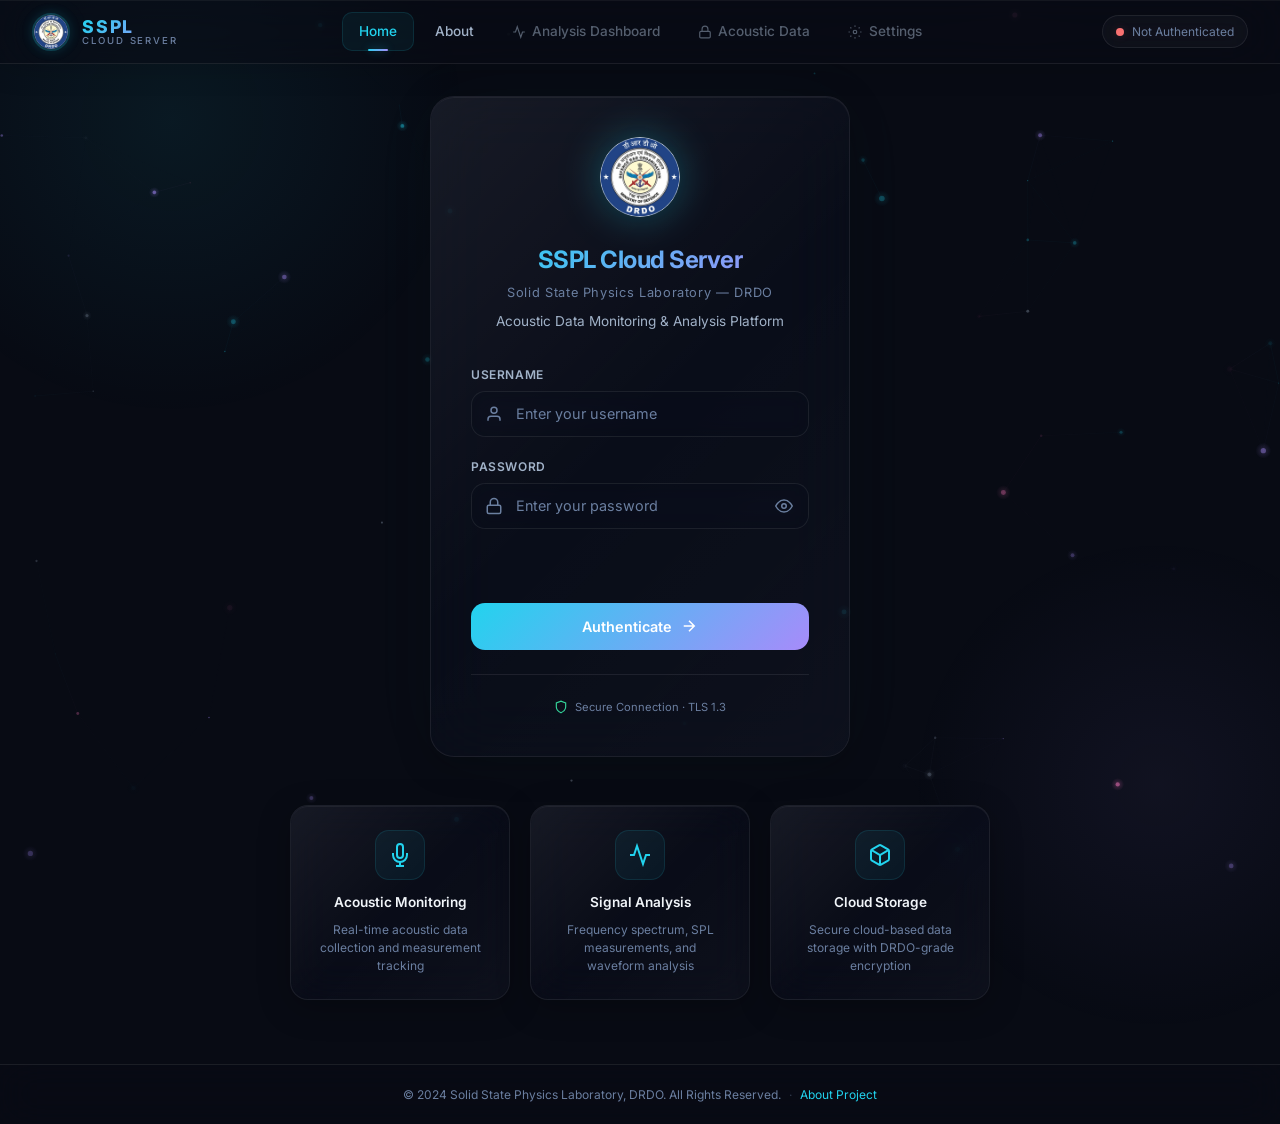
==== commit 3fba19f3: "Add files via upload" ====
--- a/index.html
+++ b/index.html
@@ -28,6 +28,10 @@
         <div class="nav-links">
             <a href="index.html" class="nav-link active" id="nav-home">Home</a>
             <a href="about.html" class="nav-link" id="nav-about">About</a>
+            <a href="#" class="nav-link locked" id="nav-analysis" onclick="checkAuth('analysis.html')">
+                <svg width="14" height="14" viewBox="0 0 24 24" fill="none" stroke="currentColor" stroke-width="2"><polyline points="22 12 18 12 15 21 9 3 6 12 2 12"/></svg>
+                Analysis Dashboard
+            </a>
             <a href="#" class="nav-link locked" id="nav-data" onclick="checkAuth('data.html')">
                 <svg width="14" height="14" viewBox="0 0 24 24" fill="none" stroke="currentColor" stroke-width="2"><rect x="3" y="11" width="18" height="11" rx="2"/><path d="M7 11V7a5 5 0 0110 0v4"/></svg>
                 Acoustic Data
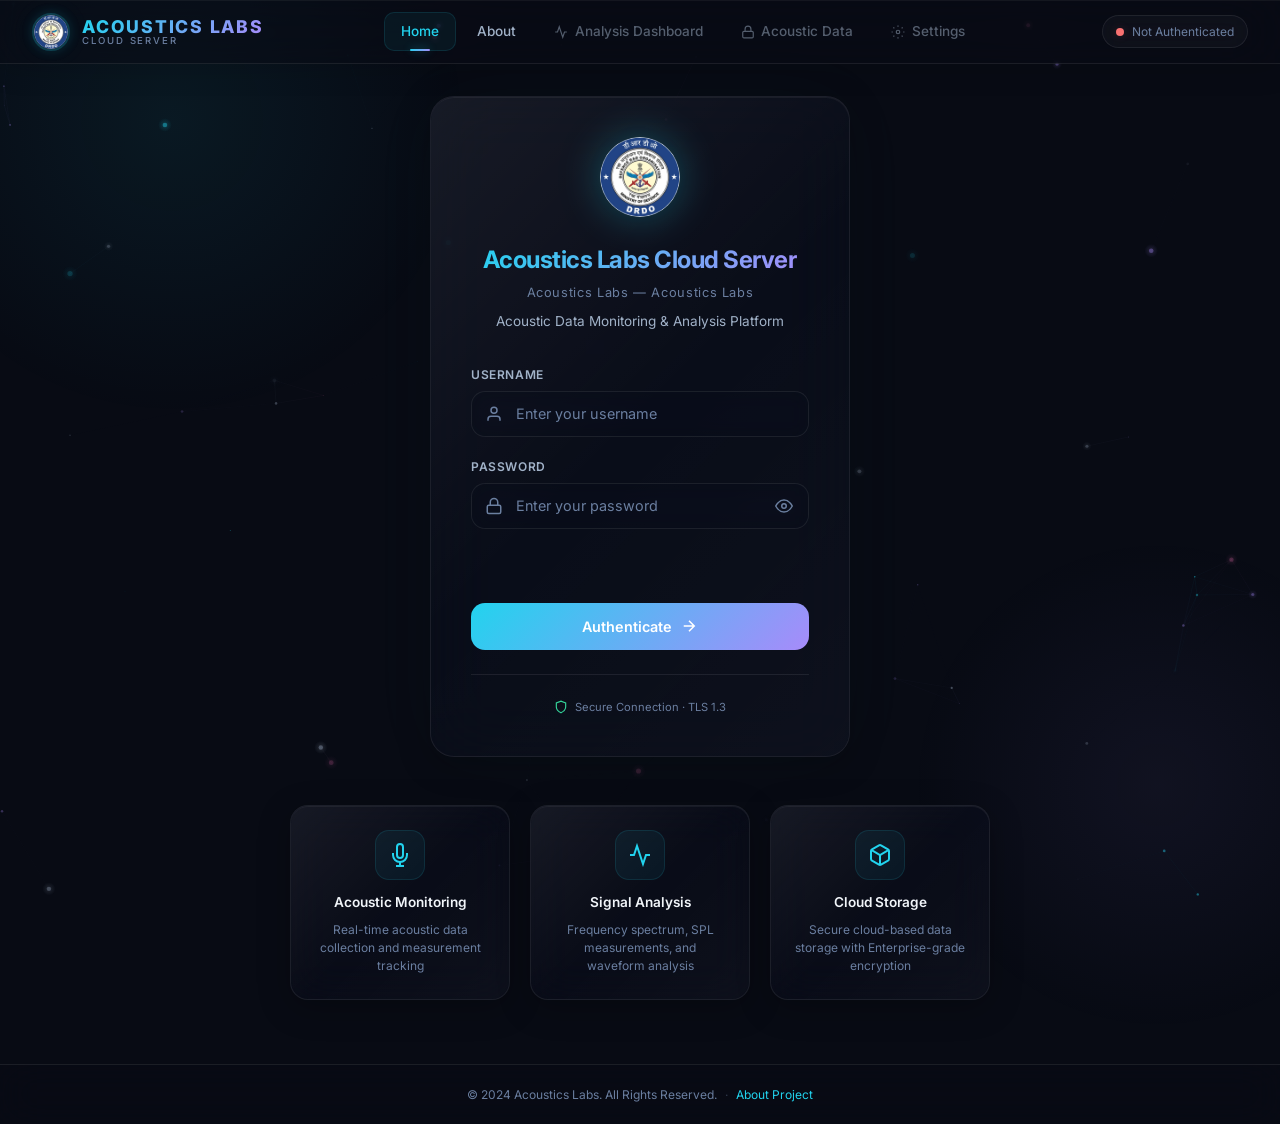
==== commit 4d666a5d: "Add files via upload" ====
--- a/index.html
+++ b/index.html
@@ -1,242 +1,242 @@
-<!DOCTYPE html>
-<html lang="en">
-<head>
-    <meta charset="UTF-8">
-    <meta name="viewport" content="width=device-width, initial-scale=1.0">
-    <title>SSPL Cloud Server — Acoustic Data Platform</title>
-    <meta name="description" content="Secure cloud-based acoustic data platform by Solid State Physics Laboratory (DRDO). Access, analyze, and manage acoustic measurement data.">
-    <link rel="preconnect" href="https://fonts.googleapis.com">
-    <link rel="preconnect" href="https://fonts.gstatic.com" crossorigin>
-    <link href="https://fonts.googleapis.com/css2?family=Inter:wght@300;400;500;600;700;800&family=JetBrains+Mono:wght@400;500&display=swap" rel="stylesheet">
-    <link rel="stylesheet" href="styles.css">
-</head>
-<body class="login-page">
-    <!-- Animated background particles -->
-    <canvas id="particleCanvas"></canvas>
-
-    <!-- Navigation Bar -->
-    <nav class="navbar" id="navbar">
-        <div class="nav-brand">
-            <div class="brand-icon">
-                <img src="logo.webp" alt="DRDO Logo" width="38" height="38" style="border-radius:50%; object-fit:cover;">
-            </div>
-            <div class="brand-text">
-                <span class="brand-name">SSPL</span>
-                <span class="brand-sub">CLOUD SERVER</span>
-            </div>
-        </div>
-        <div class="nav-links">
-            <a href="index.html" class="nav-link active" id="nav-home">Home</a>
-            <a href="about.html" class="nav-link" id="nav-about">About</a>
-            <a href="#" class="nav-link locked" id="nav-analysis" onclick="checkAuth('analysis.html')">
-                <svg width="14" height="14" viewBox="0 0 24 24" fill="none" stroke="currentColor" stroke-width="2"><polyline points="22 12 18 12 15 21 9 3 6 12 2 12"/></svg>
-                Analysis Dashboard
-            </a>
-            <a href="#" class="nav-link locked" id="nav-data" onclick="checkAuth('data.html')">
-                <svg width="14" height="14" viewBox="0 0 24 24" fill="none" stroke="currentColor" stroke-width="2"><rect x="3" y="11" width="18" height="11" rx="2"/><path d="M7 11V7a5 5 0 0110 0v4"/></svg>
-                Acoustic Data
-            </a>
-            <a href="#" class="nav-link locked" id="nav-settings" onclick="checkAuth('settings.html')">
-                <svg width="14" height="14" viewBox="0 0 24 24" fill="none" stroke="currentColor" stroke-width="2"><circle cx="12" cy="12" r="3"/><path d="M12 1v2M12 21v2M4.22 4.22l1.42 1.42M18.36 18.36l1.42 1.42M1 12h2M21 12h2M4.22 19.78l1.42-1.42M18.36 5.64l1.42-1.42"/></svg>
-                Settings
-            </a>
-        </div>
-        <div class="nav-status" id="navStatus">
-            <span class="status-dot offline"></span>
-            <span class="status-text">Not Authenticated</span>
-        </div>
-    </nav>
-
-    <!-- Login Section -->
-    <main class="login-container">
-        <div class="login-card" id="loginCard">
-            <div class="card-glow"></div>
-            <div class="login-header">
-                <div class="login-icon">
-                    <img src="logo.webp" alt="DRDO Logo" width="80" height="80" style="border-radius:50%; object-fit:cover; filter: drop-shadow(0 0 20px rgba(34, 211, 238, 0.3));">
-                </div>
-                <h1 class="login-title">SSPL Cloud Server</h1>
-                <p class="login-subtitle">Solid State Physics Laboratory — DRDO</p>
-                <p class="login-desc">Acoustic Data Monitoring & Analysis Platform</p>
-            </div>
-
-            <form class="login-form" id="loginForm" onsubmit="handleLogin(event)">
-                <div class="form-group" id="usernameGroup">
-                    <label for="username" class="form-label">Username</label>
-                    <div class="input-wrapper">
-                        <svg class="input-icon" width="18" height="18" viewBox="0 0 24 24" fill="none" stroke="currentColor" stroke-width="2">
-                            <path d="M20 21v-2a4 4 0 00-4-4H8a4 4 0 00-4 4v2"/>
-                            <circle cx="12" cy="7" r="4"/>
-                        </svg>
-                        <input type="text" id="username" name="username" placeholder="Enter your username" required autocomplete="username">
-                        <div class="input-focus-line"></div>
-                    </div>
-                </div>
-
-                <div class="form-group" id="passwordGroup">
-                    <label for="password" class="form-label">Password</label>
-                    <div class="input-wrapper">
-                        <svg class="input-icon" width="18" height="18" viewBox="0 0 24 24" fill="none" stroke="currentColor" stroke-width="2">
-                            <rect x="3" y="11" width="18" height="11" rx="2"/>
-                            <path d="M7 11V7a5 5 0 0110 0v4"/>
-                        </svg>
-                        <input type="password" id="password" name="password" placeholder="Enter your password" required autocomplete="current-password">
-                        <button type="button" class="toggle-password" id="togglePassword" onclick="togglePasswordVisibility()">
-                            <svg width="18" height="18" viewBox="0 0 24 24" fill="none" stroke="currentColor" stroke-width="2">
-                                <path d="M1 12s4-8 11-8 11 8 11 8-4 8-11 8-11-8-11-8z"/>
-                                <circle cx="12" cy="12" r="3"/>
-                            </svg>
-                        </button>
-                        <div class="input-focus-line"></div>
-                    </div>
-                </div>
-
-                <div class="form-error" id="formError">
-                    <svg width="16" height="16" viewBox="0 0 24 24" fill="none" stroke="currentColor" stroke-width="2">
-                        <circle cx="12" cy="12" r="10"/>
-                        <line x1="15" y1="9" x2="9" y2="15"/>
-                        <line x1="9" y1="9" x2="15" y2="15"/>
-                    </svg>
-                    <span id="errorText">Invalid credentials. Please try again.</span>
-                </div>
-
-                <button type="submit" class="login-btn" id="loginBtn">
-                    <span class="btn-text">Authenticate</span>
-                    <span class="btn-loader">
-                        <svg width="20" height="20" viewBox="0 0 24 24" fill="none" stroke="currentColor" stroke-width="2">
-                            <path d="M12 2v4M12 18v4M4.93 4.93l2.83 2.83M16.24 16.24l2.83 2.83M2 12h4M18 12h4M4.93 19.07l2.83-2.83M16.24 7.76l2.83-2.83"/>
-                        </svg>
-                    </span>
-                    <svg class="btn-arrow" width="18" height="18" viewBox="0 0 24 24" fill="none" stroke="currentColor" stroke-width="2">
-                        <path d="M5 12h14M12 5l7 7-7 7"/>
-                    </svg>
-                </button>
-            </form>
-
-            <div class="login-footer">
-                <div class="security-badge">
-                    <svg width="14" height="14" viewBox="0 0 24 24" fill="none" stroke="currentColor" stroke-width="2">
-                        <path d="M12 22s8-4 8-10V5l-8-3-8 3v7c0 6 8 10 8 10z"/>
-                    </svg>
-                    <span>Secure Connection · TLS 1.3</span>
-                </div>
-            </div>
-        </div>
-
-        <!-- Info cards -->
-        <div class="info-section">
-            <div class="info-card" id="infoCard1">
-                <div class="info-icon">
-                    <svg width="24" height="24" viewBox="0 0 24 24" fill="none" stroke="currentColor" stroke-width="2">
-                        <path d="M12 1a3 3 0 00-3 3v8a3 3 0 006 0V4a3 3 0 00-3-3z"/>
-                        <path d="M19 10v2a7 7 0 01-14 0v-2"/>
-                        <line x1="12" y1="19" x2="12" y2="23"/>
-                        <line x1="8" y1="23" x2="16" y2="23"/>
-                    </svg>
-                </div>
-                <h3>Acoustic Monitoring</h3>
-                <p>Real-time acoustic data collection and measurement tracking</p>
-            </div>
-            <div class="info-card" id="infoCard2">
-                <div class="info-icon">
-                    <svg width="24" height="24" viewBox="0 0 24 24" fill="none" stroke="currentColor" stroke-width="2">
-                        <polyline points="22 12 18 12 15 21 9 3 6 12 2 12"/>
-                    </svg>
-                </div>
-                <h3>Signal Analysis</h3>
-                <p>Frequency spectrum, SPL measurements, and waveform analysis</p>
-            </div>
-            <div class="info-card" id="infoCard3">
-                <div class="info-icon">
-                    <svg width="24" height="24" viewBox="0 0 24 24" fill="none" stroke="currentColor" stroke-width="2">
-                        <path d="M21 16V8a2 2 0 00-1-1.73l-7-4a2 2 0 00-2 0l-7 4A2 2 0 003 8v8a2 2 0 001 1.73l7 4a2 2 0 002 0l7-4A2 2 0 0021 16z"/>
-                        <polyline points="3.27 6.96 12 12.01 20.73 6.96"/>
-                        <line x1="12" y1="22.08" x2="12" y2="12"/>
-                    </svg>
-                </div>
-                <h3>Cloud Storage</h3>
-                <p>Secure cloud-based data storage with DRDO-grade encryption</p>
-            </div>
-        </div>
-    </main>
-
-    <!-- Footer -->
-    <footer class="footer">
-        <div class="footer-content">
-            <span>© 2024 Solid State Physics Laboratory, DRDO. All Rights Reserved.</span>
-            <span class="footer-sep">·</span>
-            <a href="about.html" class="footer-link">About Project</a>
-        </div>
-    </footer>
-
-    <script src="auth.js"></script>
-    <script src="particles.js"></script>
-    <script>
-        // Page-specific initialization
-        document.addEventListener('DOMContentLoaded', () => {
-            // Check if already logged in
-            if (isAuthenticated()) {
-                updateNavStatus(true);
-            }
-            
-            // Animate login card entrance
-            setTimeout(() => {
-                document.getElementById('loginCard').classList.add('visible');
-            }, 300);
-
-            // Animate info cards
-            const infoCards = document.querySelectorAll('.info-card');
-            infoCards.forEach((card, i) => {
-                setTimeout(() => card.classList.add('visible'), 500 + i * 150);
-            });
-        });
-
-        function handleLogin(e) {
-            e.preventDefault();
-            const btn = document.getElementById('loginBtn');
-            const errorEl = document.getElementById('formError');
-            
-            btn.classList.add('loading');
-            errorEl.classList.remove('show');
-
-            const username = document.getElementById('username').value;
-            const password = document.getElementById('password').value;
-
-            // Simulate authentication delay
-            setTimeout(() => {
-                if (authenticate(username, password)) {
-                    btn.classList.remove('loading');
-                    btn.classList.add('success');
-                    updateNavStatus(true);
-                    
-                    // Redirect to data page
-                    setTimeout(() => {
-                        window.location.href = 'data.html';
-                    }, 800);
-                } else {
-                    btn.classList.remove('loading');
-                    errorEl.classList.add('show');
-                    
-                    // Shake animation
-                    document.getElementById('loginCard').classList.add('shake');
-                    setTimeout(() => {
-                        document.getElementById('loginCard').classList.remove('shake');
-                    }, 600);
-                }
-            }, 1200);
-        }
-
-        function togglePasswordVisibility() {
-            const pwd = document.getElementById('password');
-            const btn = document.getElementById('togglePassword');
-            if (pwd.type === 'password') {
-                pwd.type = 'text';
-                btn.innerHTML = '<svg width="18" height="18" viewBox="0 0 24 24" fill="none" stroke="currentColor" stroke-width="2"><path d="M17.94 17.94A10.07 10.07 0 0112 20c-7 0-11-8-11-8a18.45 18.45 0 015.06-5.94M9.9 4.24A9.12 9.12 0 0112 4c7 0 11 8 11 8a18.5 18.5 0 01-2.16 3.19m-6.72-1.07a3 3 0 11-4.24-4.24"/><line x1="1" y1="1" x2="23" y2="23"/></svg>';
-            } else {
-                pwd.type = 'password';
-                btn.innerHTML = '<svg width="18" height="18" viewBox="0 0 24 24" fill="none" stroke="currentColor" stroke-width="2"><path d="M1 12s4-8 11-8 11 8 11 8-4 8-11 8-11-8-11-8z"/><circle cx="12" cy="12" r="3"/></svg>';
-            }
-        }
-    </script>
-</body>
-</html>
+<!DOCTYPE html>
+<html lang="en">
+<head>
+    <meta charset="UTF-8">
+    <meta name="viewport" content="width=device-width, initial-scale=1.0">
+    <title>Acoustics Labs Cloud Server — Acoustic Data Platform</title>
+    <meta name="description" content="Secure cloud-based acoustic data platform by Acoustics Labs. Access, analyze, and manage acoustic measurement data.">
+    <link rel="preconnect" href="https://fonts.googleapis.com">
+    <link rel="preconnect" href="https://fonts.gstatic.com" crossorigin>
+    <link href="https://fonts.googleapis.com/css2?family=Inter:wght@300;400;500;600;700;800&family=JetBrains+Mono:wght@400;500&display=swap" rel="stylesheet">
+    <link rel="stylesheet" href="styles.css">
+</head>
+<body class="login-page">
+    <!-- Animated background particles -->
+    <canvas id="particleCanvas"></canvas>
+
+    <!-- Navigation Bar -->
+    <nav class="navbar" id="navbar">
+        <div class="nav-brand">
+            <div class="brand-icon">
+                <img src="logo.webp" alt="Acoustics Labs Logo" width="38" height="38" style="border-radius:50%; object-fit:cover;">
+            </div>
+            <div class="brand-text">
+                <span class="brand-name">ACOUSTICS LABS</span>
+                <span class="brand-sub">CLOUD SERVER</span>
+            </div>
+        </div>
+        <div class="nav-links">
+            <a href="index.html" class="nav-link active" id="nav-home">Home</a>
+            <a href="about.html" class="nav-link" id="nav-about">About</a>
+            <a href="#" class="nav-link locked" id="nav-analysis" onclick="checkAuth('analysis.html')">
+                <svg width="14" height="14" viewBox="0 0 24 24" fill="none" stroke="currentColor" stroke-width="2"><polyline points="22 12 18 12 15 21 9 3 6 12 2 12"/></svg>
+                Analysis Dashboard
+            </a>
+            <a href="#" class="nav-link locked" id="nav-data" onclick="checkAuth('data.html')">
+                <svg width="14" height="14" viewBox="0 0 24 24" fill="none" stroke="currentColor" stroke-width="2"><rect x="3" y="11" width="18" height="11" rx="2"/><path d="M7 11V7a5 5 0 0110 0v4"/></svg>
+                Acoustic Data
+            </a>
+            <a href="#" class="nav-link locked" id="nav-settings" onclick="checkAuth('settings.html')">
+                <svg width="14" height="14" viewBox="0 0 24 24" fill="none" stroke="currentColor" stroke-width="2"><circle cx="12" cy="12" r="3"/><path d="M12 1v2M12 21v2M4.22 4.22l1.42 1.42M18.36 18.36l1.42 1.42M1 12h2M21 12h2M4.22 19.78l1.42-1.42M18.36 5.64l1.42-1.42"/></svg>
+                Settings
+            </a>
+        </div>
+        <div class="nav-status" id="navStatus">
+            <span class="status-dot offline"></span>
+            <span class="status-text">Not Authenticated</span>
+        </div>
+    </nav>
+
+    <!-- Login Section -->
+    <main class="login-container">
+        <div class="login-card" id="loginCard">
+            <div class="card-glow"></div>
+            <div class="login-header">
+                <div class="login-icon">
+                    <img src="logo.webp" alt="Acoustics Labs Logo" width="80" height="80" style="border-radius:50%; object-fit:cover; filter: drop-shadow(0 0 20px rgba(34, 211, 238, 0.3));">
+                </div>
+                <h1 class="login-title">Acoustics Labs Cloud Server</h1>
+                <p class="login-subtitle">Acoustics Labs — Acoustics Labs</p>
+                <p class="login-desc">Acoustic Data Monitoring & Analysis Platform</p>
+            </div>
+
+            <form class="login-form" id="loginForm" onsubmit="handleLogin(event)">
+                <div class="form-group" id="usernameGroup">
+                    <label for="username" class="form-label">Username</label>
+                    <div class="input-wrapper">
+                        <svg class="input-icon" width="18" height="18" viewBox="0 0 24 24" fill="none" stroke="currentColor" stroke-width="2">
+                            <path d="M20 21v-2a4 4 0 00-4-4H8a4 4 0 00-4 4v2"/>
+                            <circle cx="12" cy="7" r="4"/>
+                        </svg>
+                        <input type="text" id="username" name="username" placeholder="Enter your username" required autocomplete="username">
+                        <div class="input-focus-line"></div>
+                    </div>
+                </div>
+
+                <div class="form-group" id="passwordGroup">
+                    <label for="password" class="form-label">Password</label>
+                    <div class="input-wrapper">
+                        <svg class="input-icon" width="18" height="18" viewBox="0 0 24 24" fill="none" stroke="currentColor" stroke-width="2">
+                            <rect x="3" y="11" width="18" height="11" rx="2"/>
+                            <path d="M7 11V7a5 5 0 0110 0v4"/>
+                        </svg>
+                        <input type="password" id="password" name="password" placeholder="Enter your password" required autocomplete="current-password">
+                        <button type="button" class="toggle-password" id="togglePassword" onclick="togglePasswordVisibility()">
+                            <svg width="18" height="18" viewBox="0 0 24 24" fill="none" stroke="currentColor" stroke-width="2">
+                                <path d="M1 12s4-8 11-8 11 8 11 8-4 8-11 8-11-8-11-8z"/>
+                                <circle cx="12" cy="12" r="3"/>
+                            </svg>
+                        </button>
+                        <div class="input-focus-line"></div>
+                    </div>
+                </div>
+
+                <div class="form-error" id="formError">
+                    <svg width="16" height="16" viewBox="0 0 24 24" fill="none" stroke="currentColor" stroke-width="2">
+                        <circle cx="12" cy="12" r="10"/>
+                        <line x1="15" y1="9" x2="9" y2="15"/>
+                        <line x1="9" y1="9" x2="15" y2="15"/>
+                    </svg>
+                    <span id="errorText">Invalid credentials. Please try again.</span>
+                </div>
+
+                <button type="submit" class="login-btn" id="loginBtn">
+                    <span class="btn-text">Authenticate</span>
+                    <span class="btn-loader">
+                        <svg width="20" height="20" viewBox="0 0 24 24" fill="none" stroke="currentColor" stroke-width="2">
+                            <path d="M12 2v4M12 18v4M4.93 4.93l2.83 2.83M16.24 16.24l2.83 2.83M2 12h4M18 12h4M4.93 19.07l2.83-2.83M16.24 7.76l2.83-2.83"/>
+                        </svg>
+                    </span>
+                    <svg class="btn-arrow" width="18" height="18" viewBox="0 0 24 24" fill="none" stroke="currentColor" stroke-width="2">
+                        <path d="M5 12h14M12 5l7 7-7 7"/>
+                    </svg>
+                </button>
+            </form>
+
+            <div class="login-footer">
+                <div class="security-badge">
+                    <svg width="14" height="14" viewBox="0 0 24 24" fill="none" stroke="currentColor" stroke-width="2">
+                        <path d="M12 22s8-4 8-10V5l-8-3-8 3v7c0 6 8 10 8 10z"/>
+                    </svg>
+                    <span>Secure Connection · TLS 1.3</span>
+                </div>
+            </div>
+        </div>
+
+        <!-- Info cards -->
+        <div class="info-section">
+            <div class="info-card" id="infoCard1">
+                <div class="info-icon">
+                    <svg width="24" height="24" viewBox="0 0 24 24" fill="none" stroke="currentColor" stroke-width="2">
+                        <path d="M12 1a3 3 0 00-3 3v8a3 3 0 006 0V4a3 3 0 00-3-3z"/>
+                        <path d="M19 10v2a7 7 0 01-14 0v-2"/>
+                        <line x1="12" y1="19" x2="12" y2="23"/>
+                        <line x1="8" y1="23" x2="16" y2="23"/>
+                    </svg>
+                </div>
+                <h3>Acoustic Monitoring</h3>
+                <p>Real-time acoustic data collection and measurement tracking</p>
+            </div>
+            <div class="info-card" id="infoCard2">
+                <div class="info-icon">
+                    <svg width="24" height="24" viewBox="0 0 24 24" fill="none" stroke="currentColor" stroke-width="2">
+                        <polyline points="22 12 18 12 15 21 9 3 6 12 2 12"/>
+                    </svg>
+                </div>
+                <h3>Signal Analysis</h3>
+                <p>Frequency spectrum, SPL measurements, and waveform analysis</p>
+            </div>
+            <div class="info-card" id="infoCard3">
+                <div class="info-icon">
+                    <svg width="24" height="24" viewBox="0 0 24 24" fill="none" stroke="currentColor" stroke-width="2">
+                        <path d="M21 16V8a2 2 0 00-1-1.73l-7-4a2 2 0 00-2 0l-7 4A2 2 0 003 8v8a2 2 0 001 1.73l7 4a2 2 0 002 0l7-4A2 2 0 0021 16z"/>
+                        <polyline points="3.27 6.96 12 12.01 20.73 6.96"/>
+                        <line x1="12" y1="22.08" x2="12" y2="12"/>
+                    </svg>
+                </div>
+                <h3>Cloud Storage</h3>
+                <p>Secure cloud-based data storage with Enterprise-grade encryption</p>
+            </div>
+        </div>
+    </main>
+
+    <!-- Footer -->
+    <footer class="footer">
+        <div class="footer-content">
+            <span>© 2024 Acoustics Labs. All Rights Reserved.</span>
+            <span class="footer-sep">·</span>
+            <a href="about.html" class="footer-link">About Project</a>
+        </div>
+    </footer>
+
+    <script src="auth.js"></script>
+    <script src="particles.js"></script>
+    <script>
+        // Page-specific initialization
+        document.addEventListener('DOMContentLoaded', () => {
+            // Check if already logged in
+            if (isAuthenticated()) {
+                updateNavStatus(true);
+            }
+            
+            // Animate login card entrance
+            setTimeout(() => {
+                document.getElementById('loginCard').classList.add('visible');
+            }, 300);
+
+            // Animate info cards
+            const infoCards = document.querySelectorAll('.info-card');
+            infoCards.forEach((card, i) => {
+                setTimeout(() => card.classList.add('visible'), 500 + i * 150);
+            });
+        });
+
+        function handleLogin(e) {
+            e.preventDefault();
+            const btn = document.getElementById('loginBtn');
+            const errorEl = document.getElementById('formError');
+            
+            btn.classList.add('loading');
+            errorEl.classList.remove('show');
+
+            const username = document.getElementById('username').value;
+            const password = document.getElementById('password').value;
+
+            // Simulate authentication delay
+            setTimeout(() => {
+                if (authenticate(username, password)) {
+                    btn.classList.remove('loading');
+                    btn.classList.add('success');
+                    updateNavStatus(true);
+                    
+                    // Redirect to data page
+                    setTimeout(() => {
+                        window.location.href = 'data.html';
+                    }, 800);
+                } else {
+                    btn.classList.remove('loading');
+                    errorEl.classList.add('show');
+                    
+                    // Shake animation
+                    document.getElementById('loginCard').classList.add('shake');
+                    setTimeout(() => {
+                        document.getElementById('loginCard').classList.remove('shake');
+                    }, 600);
+                }
+            }, 1200);
+        }
+
+        function togglePasswordVisibility() {
+            const pwd = document.getElementById('password');
+            const btn = document.getElementById('togglePassword');
+            if (pwd.type === 'password') {
+                pwd.type = 'text';
+                btn.innerHTML = '<svg width="18" height="18" viewBox="0 0 24 24" fill="none" stroke="currentColor" stroke-width="2"><path d="M17.94 17.94A10.07 10.07 0 0112 20c-7 0-11-8-11-8a18.45 18.45 0 015.06-5.94M9.9 4.24A9.12 9.12 0 0112 4c7 0 11 8 11 8a18.5 18.5 0 01-2.16 3.19m-6.72-1.07a3 3 0 11-4.24-4.24"/><line x1="1" y1="1" x2="23" y2="23"/></svg>';
+            } else {
+                pwd.type = 'password';
+                btn.innerHTML = '<svg width="18" height="18" viewBox="0 0 24 24" fill="none" stroke="currentColor" stroke-width="2"><path d="M1 12s4-8 11-8 11 8 11 8-4 8-11 8-11-8-11-8z"/><circle cx="12" cy="12" r="3"/></svg>';
+            }
+        }
+    </script>
+</body>
+</html>
--- a/styles.css
+++ b/styles.css
@@ -1722,7 +1722,39 @@
     }
 
     .nav-links {
-        display: none;
+        display: flex;
+        position: fixed;
+        bottom: 0;
+        left: 0;
+        width: 100%;
+        background: var(--bg-card);
+        backdrop-filter: blur(var(--glass-blur-heavy));
+        -webkit-backdrop-filter: blur(var(--glass-blur-heavy));
+        border-top: 1px solid var(--border-medium);
+        padding: 0.5rem;
+        justify-content: space-around;
+        z-index: 100;
+        box-shadow: 0 -4px 20px rgba(0,0,0,0.3);
+    }
+
+    .nav-link {
+        flex-direction: column;
+        font-size: 0.7rem;
+        padding: 0.5rem 0.25rem;
+        gap: 0.25rem;
+        border-radius: 8px;
+        text-align: center;
+    }
+    
+    .nav-link svg {
+        width: 20px;
+        height: 20px;
+        margin: 0;
+    }
+
+    /* Pad the bottom of the page content so nothing hides behind the nav */
+    .page-content, .login-container {
+        padding-bottom: 80px;
     }
 
     .login-container {
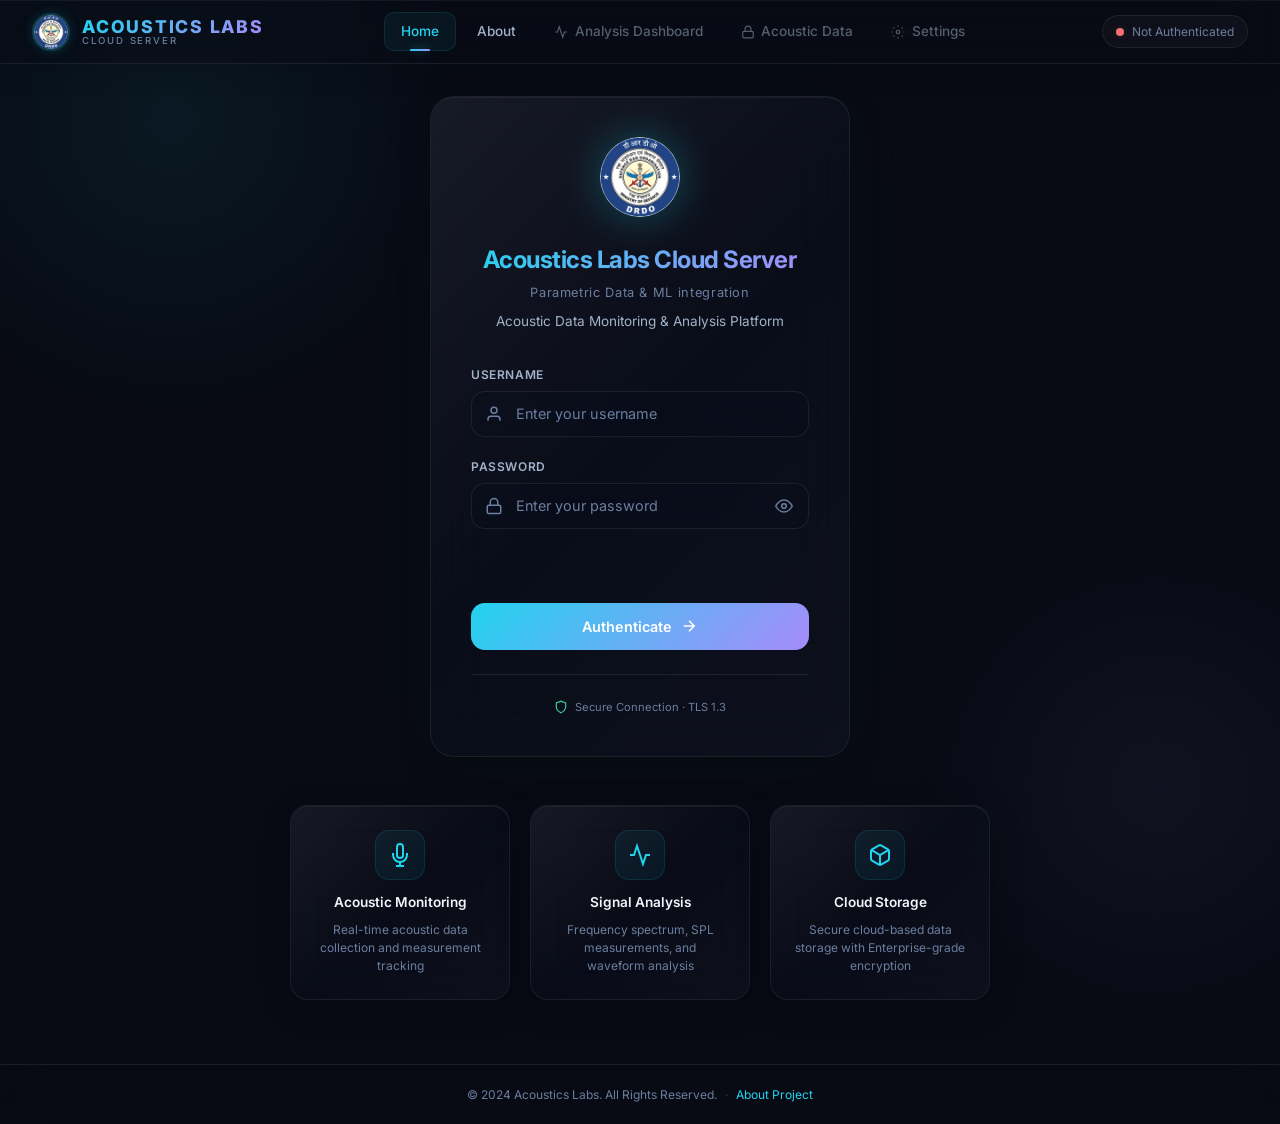
==== commit e8915370: "Add files via upload" ====
--- a/index.html
+++ b/index.html
@@ -1,15 +1,20 @@
 <!DOCTYPE html>
 <html lang="en">
+
 <head>
     <meta charset="UTF-8">
     <meta name="viewport" content="width=device-width, initial-scale=1.0">
     <title>Acoustics Labs Cloud Server — Acoustic Data Platform</title>
-    <meta name="description" content="Secure cloud-based acoustic data platform by Acoustics Labs. Access, analyze, and manage acoustic measurement data.">
+    <meta name="description"
+        content="Secure cloud-based acoustic data platform by Acoustics Labs. Access, analyze, and manage acoustic measurement data.">
     <link rel="preconnect" href="https://fonts.googleapis.com">
     <link rel="preconnect" href="https://fonts.gstatic.com" crossorigin>
-    <link href="https://fonts.googleapis.com/css2?family=Inter:wght@300;400;500;600;700;800&family=JetBrains+Mono:wght@400;500&display=swap" rel="stylesheet">
+    <link
+        href="https://fonts.googleapis.com/css2?family=Inter:wght@300;400;500;600;700;800&family=JetBrains+Mono:wght@400;500&display=swap"
+        rel="stylesheet">
     <link rel="stylesheet" href="styles.css">
 </head>
+
 <body class="login-page">
     <!-- Animated background particles -->
     <canvas id="particleCanvas"></canvas>
@@ -18,7 +23,8 @@
     <nav class="navbar" id="navbar">
         <div class="nav-brand">
             <div class="brand-icon">
-                <img src="logo.webp" alt="Acoustics Labs Logo" width="38" height="38" style="border-radius:50%; object-fit:cover;">
+                <img src="logo.webp" alt="Acoustics Labs Logo" width="38" height="38"
+                    style="border-radius:50%; object-fit:cover;">
             </div>
             <div class="brand-text">
                 <span class="brand-name">ACOUSTICS LABS</span>
@@ -29,15 +35,24 @@
             <a href="index.html" class="nav-link active" id="nav-home">Home</a>
             <a href="about.html" class="nav-link" id="nav-about">About</a>
             <a href="#" class="nav-link locked" id="nav-analysis" onclick="checkAuth('analysis.html')">
-                <svg width="14" height="14" viewBox="0 0 24 24" fill="none" stroke="currentColor" stroke-width="2"><polyline points="22 12 18 12 15 21 9 3 6 12 2 12"/></svg>
+                <svg width="14" height="14" viewBox="0 0 24 24" fill="none" stroke="currentColor" stroke-width="2">
+                    <polyline points="22 12 18 12 15 21 9 3 6 12 2 12" />
+                </svg>
                 Analysis Dashboard
             </a>
             <a href="#" class="nav-link locked" id="nav-data" onclick="checkAuth('data.html')">
-                <svg width="14" height="14" viewBox="0 0 24 24" fill="none" stroke="currentColor" stroke-width="2"><rect x="3" y="11" width="18" height="11" rx="2"/><path d="M7 11V7a5 5 0 0110 0v4"/></svg>
+                <svg width="14" height="14" viewBox="0 0 24 24" fill="none" stroke="currentColor" stroke-width="2">
+                    <rect x="3" y="11" width="18" height="11" rx="2" />
+                    <path d="M7 11V7a5 5 0 0110 0v4" />
+                </svg>
                 Acoustic Data
             </a>
             <a href="#" class="nav-link locked" id="nav-settings" onclick="checkAuth('settings.html')">
-                <svg width="14" height="14" viewBox="0 0 24 24" fill="none" stroke="currentColor" stroke-width="2"><circle cx="12" cy="12" r="3"/><path d="M12 1v2M12 21v2M4.22 4.22l1.42 1.42M18.36 18.36l1.42 1.42M1 12h2M21 12h2M4.22 19.78l1.42-1.42M18.36 5.64l1.42-1.42"/></svg>
+                <svg width="14" height="14" viewBox="0 0 24 24" fill="none" stroke="currentColor" stroke-width="2">
+                    <circle cx="12" cy="12" r="3" />
+                    <path
+                        d="M12 1v2M12 21v2M4.22 4.22l1.42 1.42M18.36 18.36l1.42 1.42M1 12h2M21 12h2M4.22 19.78l1.42-1.42M18.36 5.64l1.42-1.42" />
+                </svg>
                 Settings
             </a>
         </div>
@@ -53,10 +68,11 @@
             <div class="card-glow"></div>
             <div class="login-header">
                 <div class="login-icon">
-                    <img src="logo.webp" alt="Acoustics Labs Logo" width="80" height="80" style="border-radius:50%; object-fit:cover; filter: drop-shadow(0 0 20px rgba(34, 211, 238, 0.3));">
+                    <img src="logo.webp" alt="Acoustics Labs Logo" width="80" height="80"
+                        style="border-radius:50%; object-fit:cover; filter: drop-shadow(0 0 20px rgba(34, 211, 238, 0.3));">
                 </div>
                 <h1 class="login-title">Acoustics Labs Cloud Server</h1>
-                <p class="login-subtitle">Acoustics Labs — Acoustics Labs</p>
+                <p class="login-subtitle">Parametric Data & ML integration</p>
                 <p class="login-desc">Acoustic Data Monitoring & Analysis Platform</p>
             </div>
 
@@ -64,11 +80,13 @@
                 <div class="form-group" id="usernameGroup">
                     <label for="username" class="form-label">Username</label>
                     <div class="input-wrapper">
-                        <svg class="input-icon" width="18" height="18" viewBox="0 0 24 24" fill="none" stroke="currentColor" stroke-width="2">
-                            <path d="M20 21v-2a4 4 0 00-4-4H8a4 4 0 00-4 4v2"/>
-                            <circle cx="12" cy="7" r="4"/>
+                        <svg class="input-icon" width="18" height="18" viewBox="0 0 24 24" fill="none"
+                            stroke="currentColor" stroke-width="2">
+                            <path d="M20 21v-2a4 4 0 00-4-4H8a4 4 0 00-4 4v2" />
+                            <circle cx="12" cy="7" r="4" />
                         </svg>
-                        <input type="text" id="username" name="username" placeholder="Enter your username" required autocomplete="username">
+                        <input type="text" id="username" name="username" placeholder="Enter your username" required
+                            autocomplete="username">
                         <div class="input-focus-line"></div>
                     </div>
                 </div>
@@ -76,15 +94,19 @@
                 <div class="form-group" id="passwordGroup">
                     <label for="password" class="form-label">Password</label>
                     <div class="input-wrapper">
-                        <svg class="input-icon" width="18" height="18" viewBox="0 0 24 24" fill="none" stroke="currentColor" stroke-width="2">
-                            <rect x="3" y="11" width="18" height="11" rx="2"/>
-                            <path d="M7 11V7a5 5 0 0110 0v4"/>
+                        <svg class="input-icon" width="18" height="18" viewBox="0 0 24 24" fill="none"
+                            stroke="currentColor" stroke-width="2">
+                            <rect x="3" y="11" width="18" height="11" rx="2" />
+                            <path d="M7 11V7a5 5 0 0110 0v4" />
                         </svg>
-                        <input type="password" id="password" name="password" placeholder="Enter your password" required autocomplete="current-password">
-                        <button type="button" class="toggle-password" id="togglePassword" onclick="togglePasswordVisibility()">
-                            <svg width="18" height="18" viewBox="0 0 24 24" fill="none" stroke="currentColor" stroke-width="2">
-                                <path d="M1 12s4-8 11-8 11 8 11 8-4 8-11 8-11-8-11-8z"/>
-                                <circle cx="12" cy="12" r="3"/>
+                        <input type="password" id="password" name="password" placeholder="Enter your password" required
+                            autocomplete="current-password">
+                        <button type="button" class="toggle-password" id="togglePassword"
+                            onclick="togglePasswordVisibility()">
+                            <svg width="18" height="18" viewBox="0 0 24 24" fill="none" stroke="currentColor"
+                                stroke-width="2">
+                                <path d="M1 12s4-8 11-8 11 8 11 8-4 8-11 8-11-8-11-8z" />
+                                <circle cx="12" cy="12" r="3" />
                             </svg>
                         </button>
                         <div class="input-focus-line"></div>
@@ -93,9 +115,9 @@
 
                 <div class="form-error" id="formError">
                     <svg width="16" height="16" viewBox="0 0 24 24" fill="none" stroke="currentColor" stroke-width="2">
-                        <circle cx="12" cy="12" r="10"/>
-                        <line x1="15" y1="9" x2="9" y2="15"/>
-                        <line x1="9" y1="9" x2="15" y2="15"/>
+                        <circle cx="12" cy="12" r="10" />
+                        <line x1="15" y1="9" x2="9" y2="15" />
+                        <line x1="9" y1="9" x2="15" y2="15" />
                     </svg>
                     <span id="errorText">Invalid credentials. Please try again.</span>
                 </div>
@@ -103,12 +125,15 @@
                 <button type="submit" class="login-btn" id="loginBtn">
                     <span class="btn-text">Authenticate</span>
                     <span class="btn-loader">
-                        <svg width="20" height="20" viewBox="0 0 24 24" fill="none" stroke="currentColor" stroke-width="2">
-                            <path d="M12 2v4M12 18v4M4.93 4.93l2.83 2.83M16.24 16.24l2.83 2.83M2 12h4M18 12h4M4.93 19.07l2.83-2.83M16.24 7.76l2.83-2.83"/>
+                        <svg width="20" height="20" viewBox="0 0 24 24" fill="none" stroke="currentColor"
+                            stroke-width="2">
+                            <path
+                                d="M12 2v4M12 18v4M4.93 4.93l2.83 2.83M16.24 16.24l2.83 2.83M2 12h4M18 12h4M4.93 19.07l2.83-2.83M16.24 7.76l2.83-2.83" />
                         </svg>
                     </span>
-                    <svg class="btn-arrow" width="18" height="18" viewBox="0 0 24 24" fill="none" stroke="currentColor" stroke-width="2">
-                        <path d="M5 12h14M12 5l7 7-7 7"/>
+                    <svg class="btn-arrow" width="18" height="18" viewBox="0 0 24 24" fill="none" stroke="currentColor"
+                        stroke-width="2">
+                        <path d="M5 12h14M12 5l7 7-7 7" />
                     </svg>
                 </button>
             </form>
@@ -116,7 +141,7 @@
             <div class="login-footer">
                 <div class="security-badge">
                     <svg width="14" height="14" viewBox="0 0 24 24" fill="none" stroke="currentColor" stroke-width="2">
-                        <path d="M12 22s8-4 8-10V5l-8-3-8 3v7c0 6 8 10 8 10z"/>
+                        <path d="M12 22s8-4 8-10V5l-8-3-8 3v7c0 6 8 10 8 10z" />
                     </svg>
                     <span>Secure Connection · TLS 1.3</span>
                 </div>
@@ -128,10 +153,10 @@
             <div class="info-card" id="infoCard1">
                 <div class="info-icon">
                     <svg width="24" height="24" viewBox="0 0 24 24" fill="none" stroke="currentColor" stroke-width="2">
-                        <path d="M12 1a3 3 0 00-3 3v8a3 3 0 006 0V4a3 3 0 00-3-3z"/>
-                        <path d="M19 10v2a7 7 0 01-14 0v-2"/>
-                        <line x1="12" y1="19" x2="12" y2="23"/>
-                        <line x1="8" y1="23" x2="16" y2="23"/>
+                        <path d="M12 1a3 3 0 00-3 3v8a3 3 0 006 0V4a3 3 0 00-3-3z" />
+                        <path d="M19 10v2a7 7 0 01-14 0v-2" />
+                        <line x1="12" y1="19" x2="12" y2="23" />
+                        <line x1="8" y1="23" x2="16" y2="23" />
                     </svg>
                 </div>
                 <h3>Acoustic Monitoring</h3>
@@ -140,7 +165,7 @@
             <div class="info-card" id="infoCard2">
                 <div class="info-icon">
                     <svg width="24" height="24" viewBox="0 0 24 24" fill="none" stroke="currentColor" stroke-width="2">
-                        <polyline points="22 12 18 12 15 21 9 3 6 12 2 12"/>
+                        <polyline points="22 12 18 12 15 21 9 3 6 12 2 12" />
                     </svg>
                 </div>
                 <h3>Signal Analysis</h3>
@@ -149,9 +174,10 @@
             <div class="info-card" id="infoCard3">
                 <div class="info-icon">
                     <svg width="24" height="24" viewBox="0 0 24 24" fill="none" stroke="currentColor" stroke-width="2">
-                        <path d="M21 16V8a2 2 0 00-1-1.73l-7-4a2 2 0 00-2 0l-7 4A2 2 0 003 8v8a2 2 0 001 1.73l7 4a2 2 0 002 0l7-4A2 2 0 0021 16z"/>
-                        <polyline points="3.27 6.96 12 12.01 20.73 6.96"/>
-                        <line x1="12" y1="22.08" x2="12" y2="12"/>
+                        <path
+                            d="M21 16V8a2 2 0 00-1-1.73l-7-4a2 2 0 00-2 0l-7 4A2 2 0 003 8v8a2 2 0 001 1.73l7 4a2 2 0 002 0l7-4A2 2 0 0021 16z" />
+                        <polyline points="3.27 6.96 12 12.01 20.73 6.96" />
+                        <line x1="12" y1="22.08" x2="12" y2="12" />
                     </svg>
                 </div>
                 <h3>Cloud Storage</h3>
@@ -178,7 +204,7 @@
             if (isAuthenticated()) {
                 updateNavStatus(true);
             }
-            
+
             // Animate login card entrance
             setTimeout(() => {
                 document.getElementById('loginCard').classList.add('visible');
@@ -195,7 +221,7 @@
             e.preventDefault();
             const btn = document.getElementById('loginBtn');
             const errorEl = document.getElementById('formError');
-            
+
             btn.classList.add('loading');
             errorEl.classList.remove('show');
 
@@ -208,7 +234,7 @@
                     btn.classList.remove('loading');
                     btn.classList.add('success');
                     updateNavStatus(true);
-                    
+
                     // Redirect to data page
                     setTimeout(() => {
                         window.location.href = 'data.html';
@@ -216,7 +242,7 @@
                 } else {
                     btn.classList.remove('loading');
                     errorEl.classList.add('show');
-                    
+
                     // Shake animation
                     document.getElementById('loginCard').classList.add('shake');
                     setTimeout(() => {
@@ -239,4 +265,5 @@
         }
     </script>
 </body>
-</html>
+
+</html>
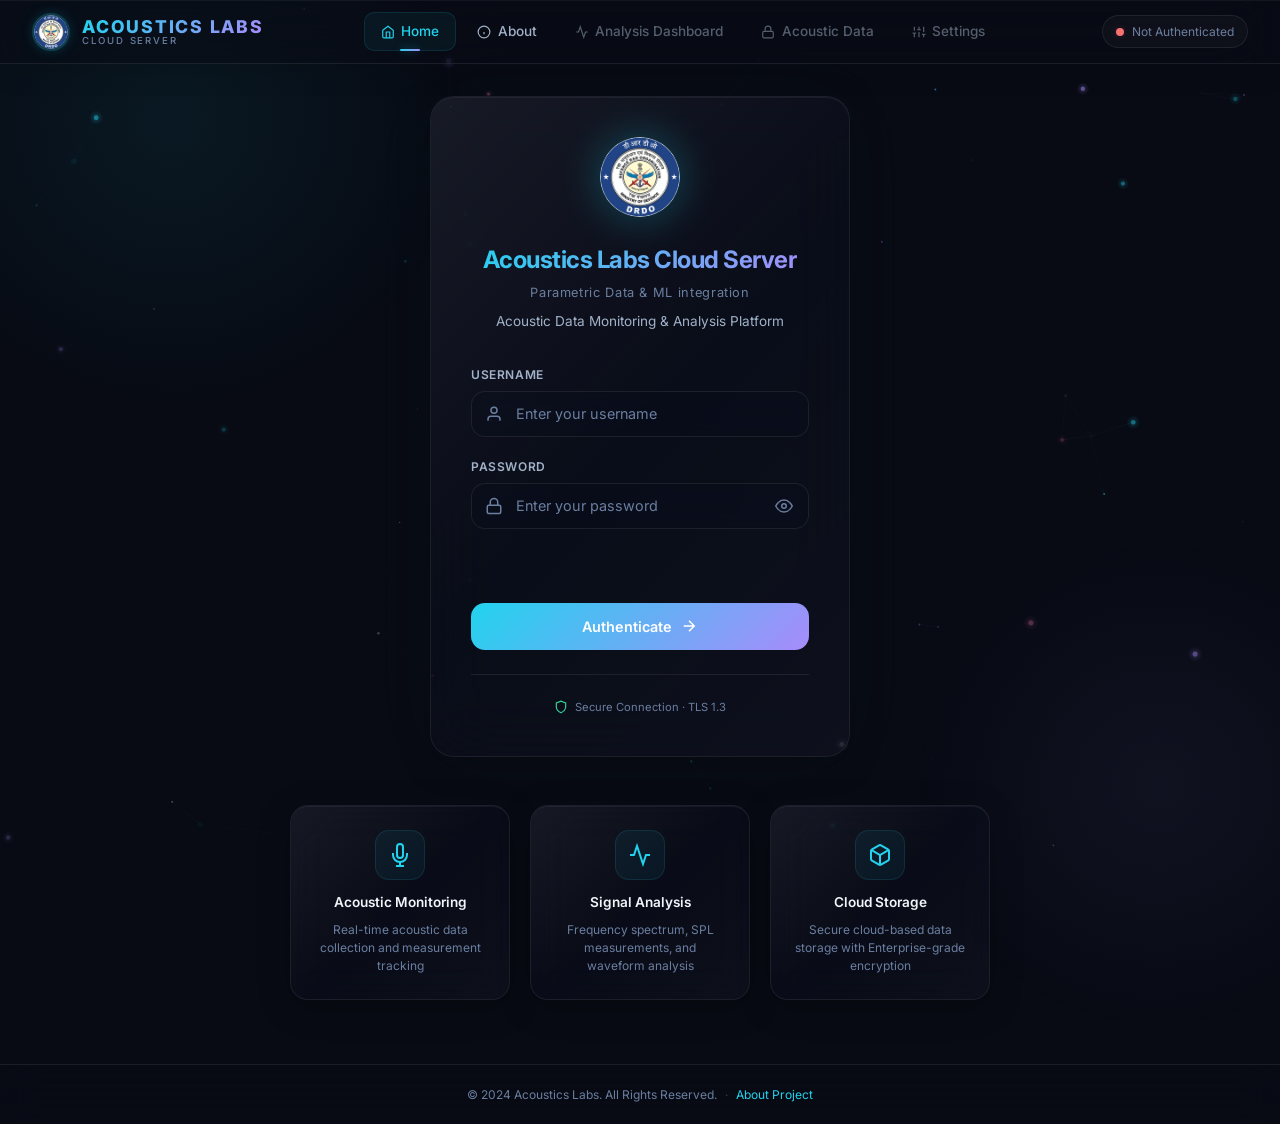
==== commit 3f98a24a: "Add files via upload" ====
--- a/index.html
+++ b/index.html
@@ -32,8 +32,14 @@
             </div>
         </div>
         <div class="nav-links">
-            <a href="index.html" class="nav-link active" id="nav-home">Home</a>
-            <a href="about.html" class="nav-link" id="nav-about">About</a>
+            <a href="index.html" class="nav-link active" id="nav-home">
+                <svg width="14" height="14" viewBox="0 0 24 24" fill="none" stroke="currentColor" stroke-width="2"><path d="M3 9l9-7 9 7v11a2 2 0 0 1-2 2H5a2 2 0 0 1-2-2z"></path><polyline points="9 22 9 12 15 12 15 22"></polyline></svg>
+                Home
+            </a>
+            <a href="about.html" class="nav-link" id="nav-about">
+                <svg width="14" height="14" viewBox="0 0 24 24" fill="none" stroke="currentColor" stroke-width="2"><circle cx="12" cy="12" r="10"></circle><line x1="12" y1="16" x2="12" y2="12"></line><line x1="12" y1="8" x2="12.01" y2="8"></line></svg>
+                About
+            </a>
             <a href="#" class="nav-link locked" id="nav-analysis" onclick="checkAuth('analysis.html')">
                 <svg width="14" height="14" viewBox="0 0 24 24" fill="none" stroke="currentColor" stroke-width="2">
                     <polyline points="22 12 18 12 15 21 9 3 6 12 2 12" />
@@ -48,11 +54,7 @@
                 Acoustic Data
             </a>
             <a href="#" class="nav-link locked" id="nav-settings" onclick="checkAuth('settings.html')">
-                <svg width="14" height="14" viewBox="0 0 24 24" fill="none" stroke="currentColor" stroke-width="2">
-                    <circle cx="12" cy="12" r="3" />
-                    <path
-                        d="M12 1v2M12 21v2M4.22 4.22l1.42 1.42M18.36 18.36l1.42 1.42M1 12h2M21 12h2M4.22 19.78l1.42-1.42M18.36 5.64l1.42-1.42" />
-                </svg>
+                <svg width="14" height="14" viewBox="0 0 24 24" fill="none" stroke="currentColor" stroke-width="2"><line x1="4" y1="21" x2="4" y2="14"></line><line x1="4" y1="10" x2="4" y2="3"></line><line x1="12" y1="21" x2="12" y2="12"></line><line x1="12" y1="8" x2="12" y2="3"></line><line x1="20" y1="21" x2="20" y2="16"></line><line x1="20" y1="12" x2="20" y2="3"></line><line x1="1" y1="14" x2="7" y2="14"></line><line x1="9" y1="8" x2="15" y2="8"></line><line x1="17" y1="16" x2="23" y2="16"></line></svg>
                 Settings
             </a>
         </div>
--- a/styles.css
+++ b/styles.css
@@ -1719,42 +1719,64 @@
 @media (max-width: 768px) {
     .navbar {
         padding: 0 1rem;
+        background: #080b14; /* Solid background to prevent overlap */
+        backdrop-filter: none;
+        -webkit-backdrop-filter: none;
+        border-bottom: 1px solid var(--border-medium);
     }
 
     .nav-links {
         display: flex;
         position: fixed;
-        bottom: 0;
-        left: 0;
-        width: 100%;
-        background: var(--bg-card);
-        backdrop-filter: blur(var(--glass-blur-heavy));
-        -webkit-backdrop-filter: blur(var(--glass-blur-heavy));
-        border-top: 1px solid var(--border-medium);
-        padding: 0.5rem;
+        bottom: 1rem;
+        left: 1rem;
+        width: calc(100% - 2rem);
+        background: #ffffff;
+        border-radius: 24px;
+        padding: 0.5rem 1rem;
         justify-content: space-around;
+        align-items: center;
         z-index: 100;
-        box-shadow: 0 -4px 20px rgba(0,0,0,0.3);
+        box-shadow: 0 8px 32px rgba(0,0,0,0.15);
+        border: none;
+        backdrop-filter: none;
+        -webkit-backdrop-filter: none;
     }
 
     .nav-link {
         flex-direction: column;
-        font-size: 0.7rem;
-        padding: 0.5rem 0.25rem;
-        gap: 0.25rem;
-        border-radius: 8px;
+        font-size: 0; /* Hide text */
+        padding: 0.75rem;
+        gap: 0;
+        border-radius: 50%;
         text-align: center;
+        color: #94a3b8; /* Gray inactive */
+        transition: all 0.3s cubic-bezier(0.34, 1.56, 0.64, 1);
+        position: relative;
+        background: transparent;
     }
     
     .nav-link svg {
-        width: 20px;
-        height: 20px;
+        width: 24px;
+        height: 24px;
         margin: 0;
+        transition: all 0.3s ease;
+    }
+
+    .nav-link.active {
+        background: #ffffff;
+        color: #3b82f6; /* Blue active */
+        transform: translateY(-20px);
+        box-shadow: 0 4px 12px rgba(0,0,0,0.1);
+    }
+    
+    .nav-link.active::after {
+        display: none; /* Hide old active indicator */
     }
 
     /* Pad the bottom of the page content so nothing hides behind the nav */
     .page-content, .login-container {
-        padding-bottom: 80px;
+        padding-bottom: 100px;
     }
 
     .login-container {
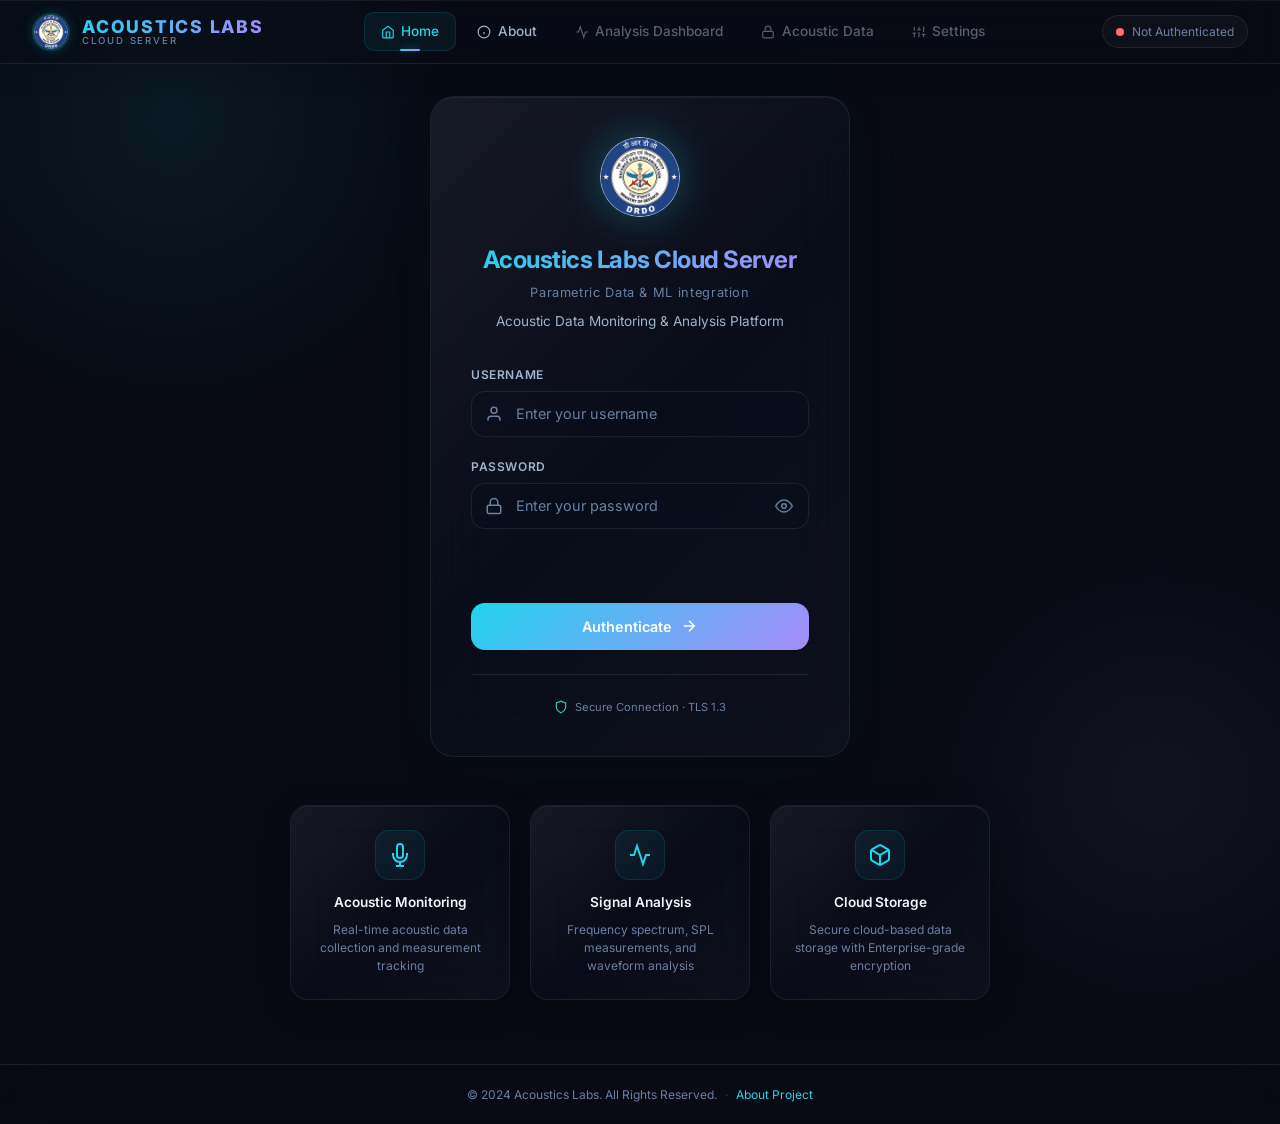
==== commit a83c962f: "Add files via upload" ====
--- a/index.html
+++ b/index.html
@@ -237,9 +237,9 @@
                     btn.classList.add('success');
                     updateNavStatus(true);
 
-                    // Redirect to data page
+                    // Redirect to analysis page
                     setTimeout(() => {
-                        window.location.href = 'data.html';
+                        window.location.href = 'analysis.html';
                     }, 800);
                 } else {
                     btn.classList.remove('loading');
--- a/styles.css
+++ b/styles.css
@@ -1722,7 +1722,7 @@
         background: #080b14; /* Solid background to prevent overlap */
         backdrop-filter: none;
         -webkit-backdrop-filter: none;
-        border-bottom: 1px solid var(--border-medium);
+        border-bottom: 1px solid var(--glass-border);
     }
 
     .nav-links {
@@ -1731,16 +1731,16 @@
         bottom: 1rem;
         left: 1rem;
         width: calc(100% - 2rem);
-        background: #ffffff;
+        background: rgba(8, 11, 20, 0.75);
         border-radius: 24px;
         padding: 0.5rem 1rem;
         justify-content: space-around;
         align-items: center;
         z-index: 100;
-        box-shadow: 0 8px 32px rgba(0,0,0,0.15);
-        border: none;
-        backdrop-filter: none;
-        -webkit-backdrop-filter: none;
+        box-shadow: 0 8px 32px rgba(0, 0, 0, 0.3), inset 0 0 0 1px rgba(255, 255, 255, 0.05);
+        border: 1px solid var(--glass-border);
+        backdrop-filter: blur(var(--glass-blur-heavy));
+        -webkit-backdrop-filter: blur(var(--glass-blur-heavy));
     }
 
     .nav-link {
@@ -1832,6 +1832,31 @@
     .filter-search {
         width: 100%;
     }
+
+    .data-header {
+        flex-direction: column;
+        align-items: flex-start;
+        gap: 1rem;
+    }
+
+    .data-actions {
+        width: 100%;
+        flex-wrap: wrap;
+        gap: 0.5rem;
+    }
+
+    .data-actions .action-btn, 
+    .data-actions .logout-btn {
+        flex: 1 1 calc(50% - 0.25rem);
+        justify-content: center;
+    }
+
+    .data-actions .fetch-info {
+        width: 100%;
+        justify-content: flex-start;
+        margin-bottom: 0.5rem;
+        margin-left: 0;
+    }
 }
 
 @media (max-width: 480px) {
